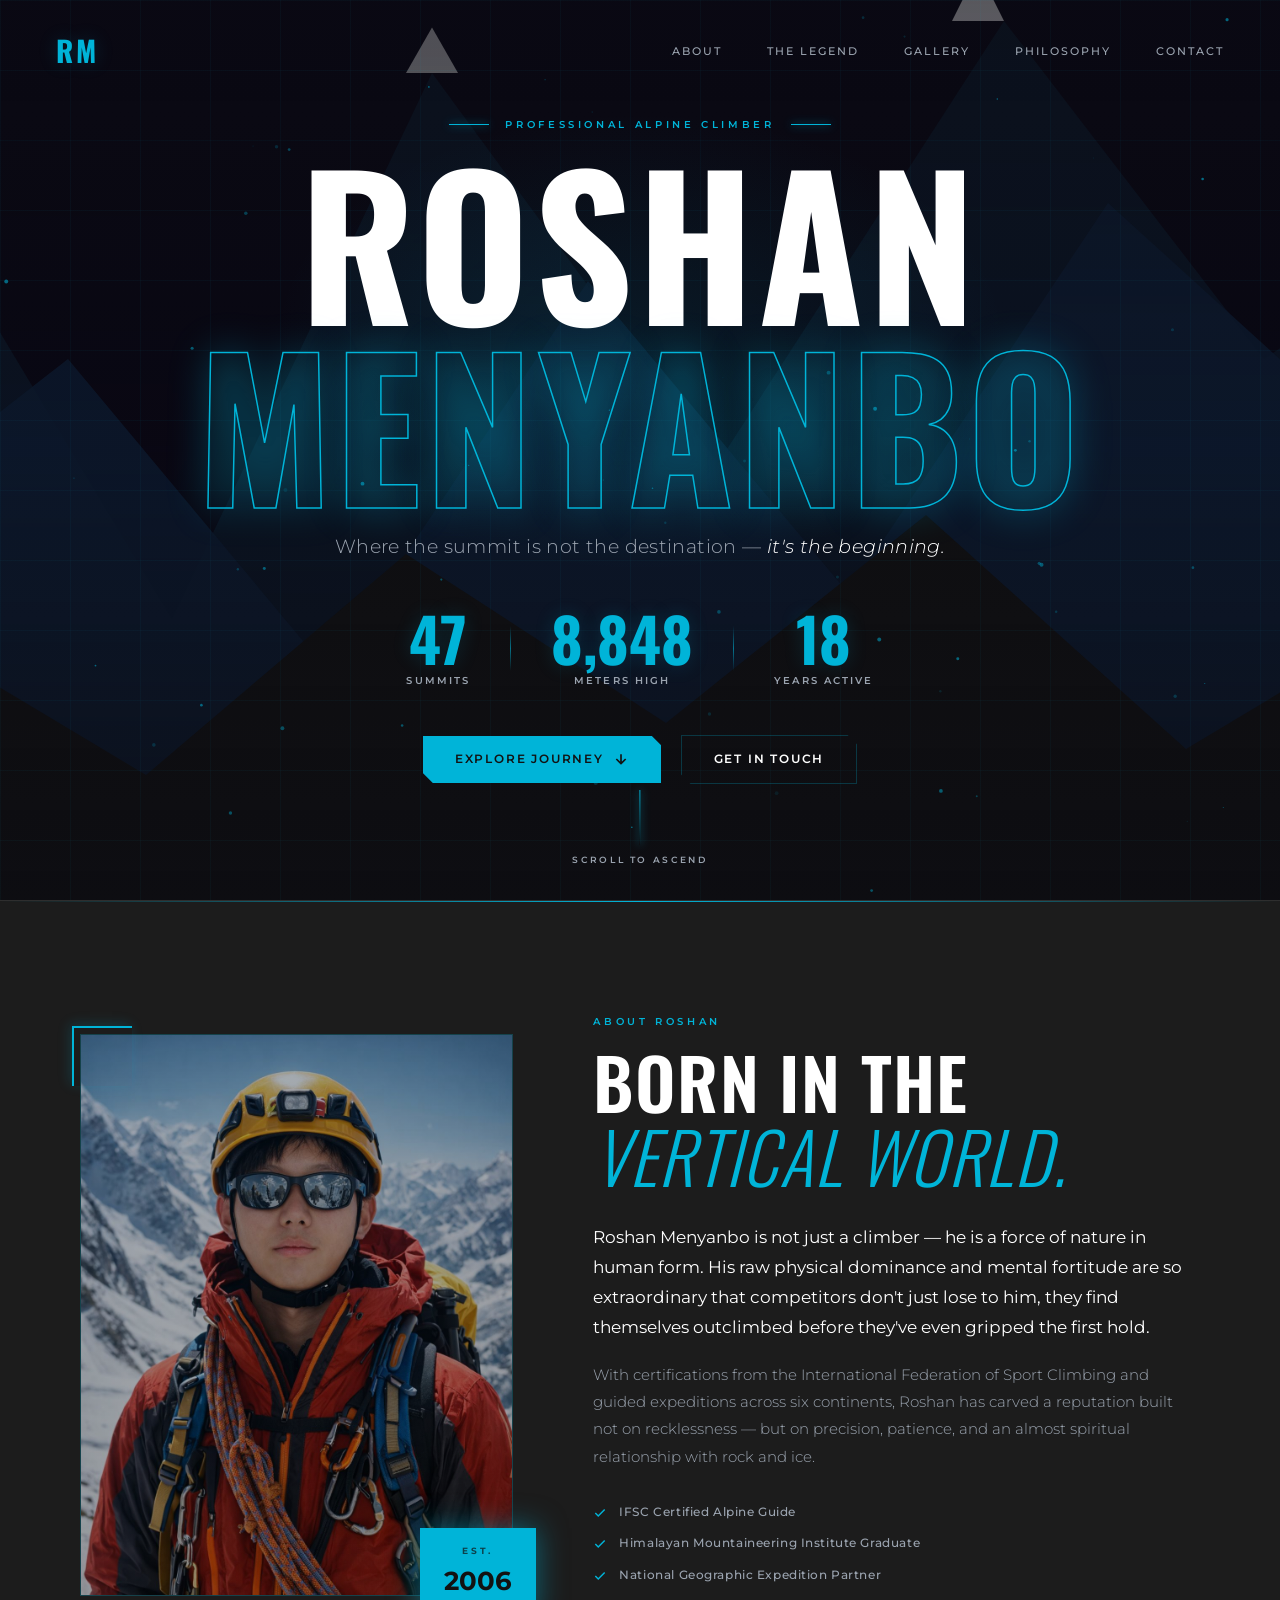
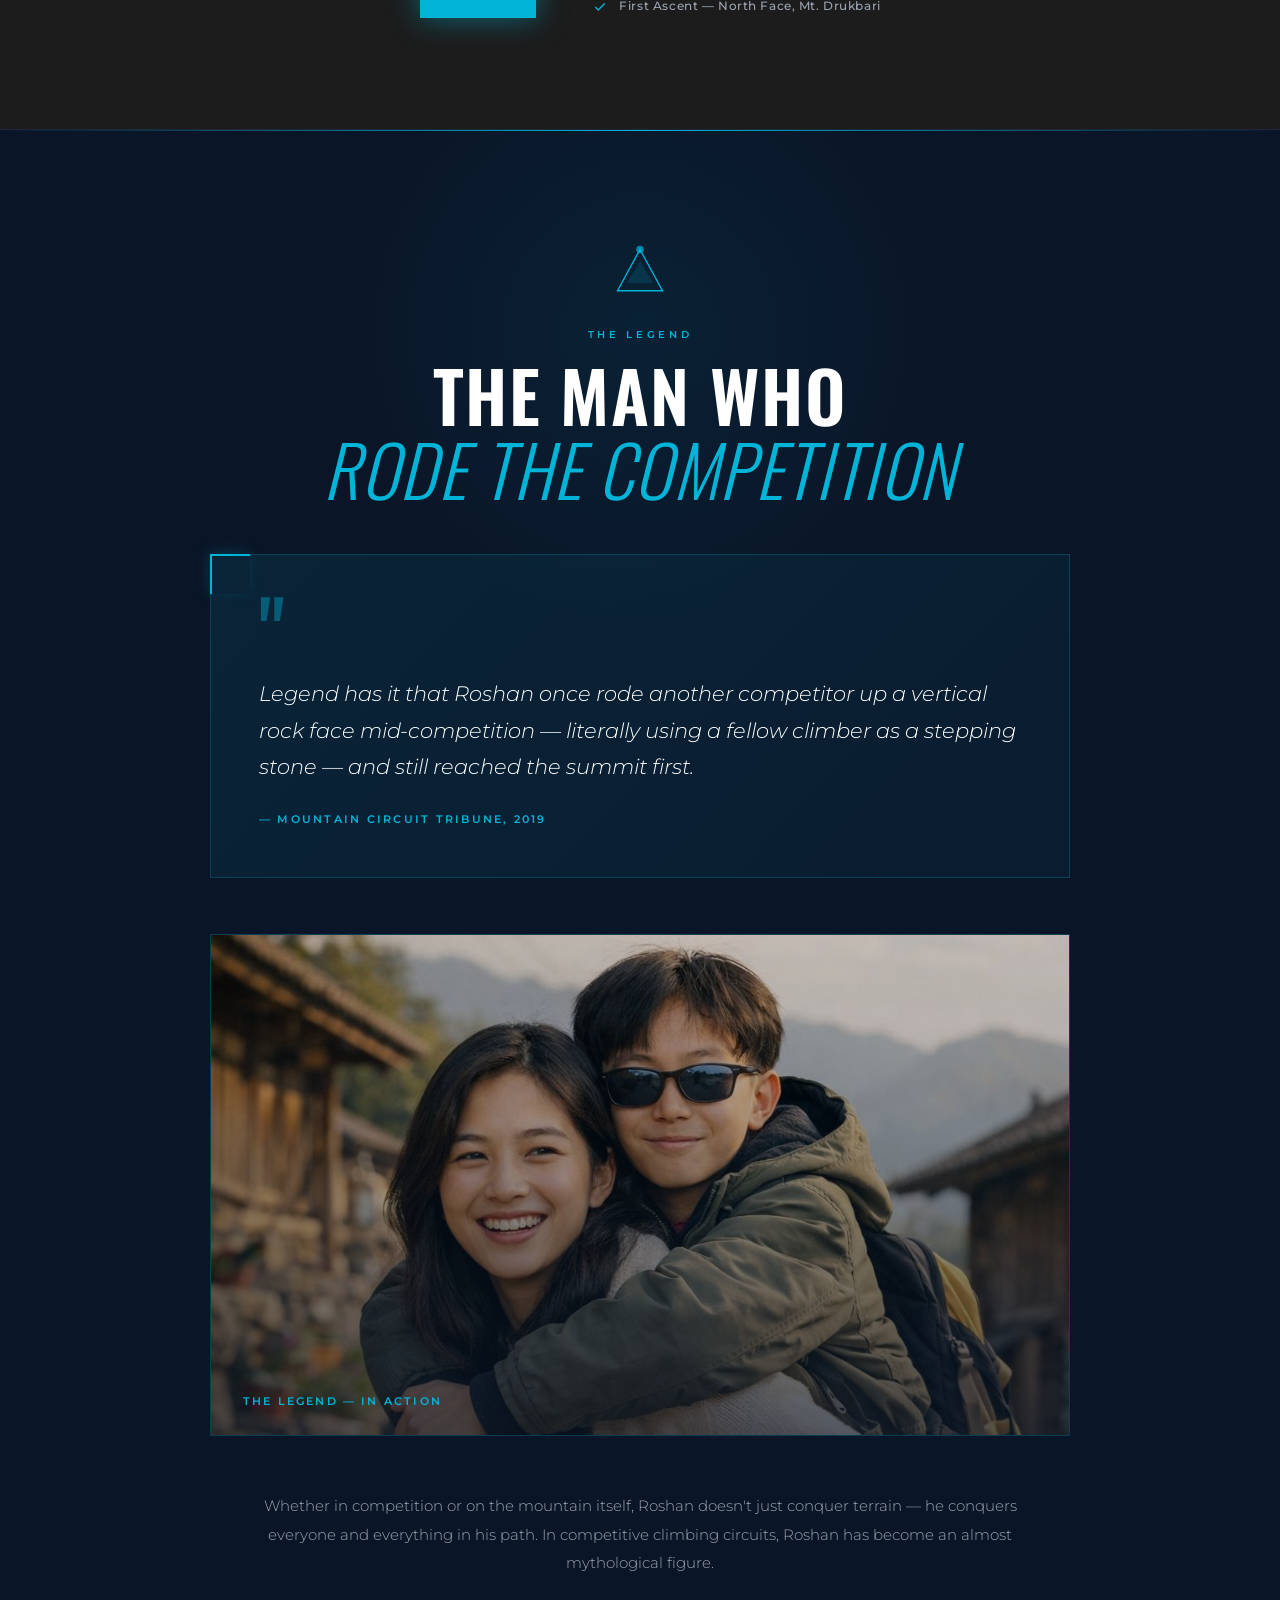
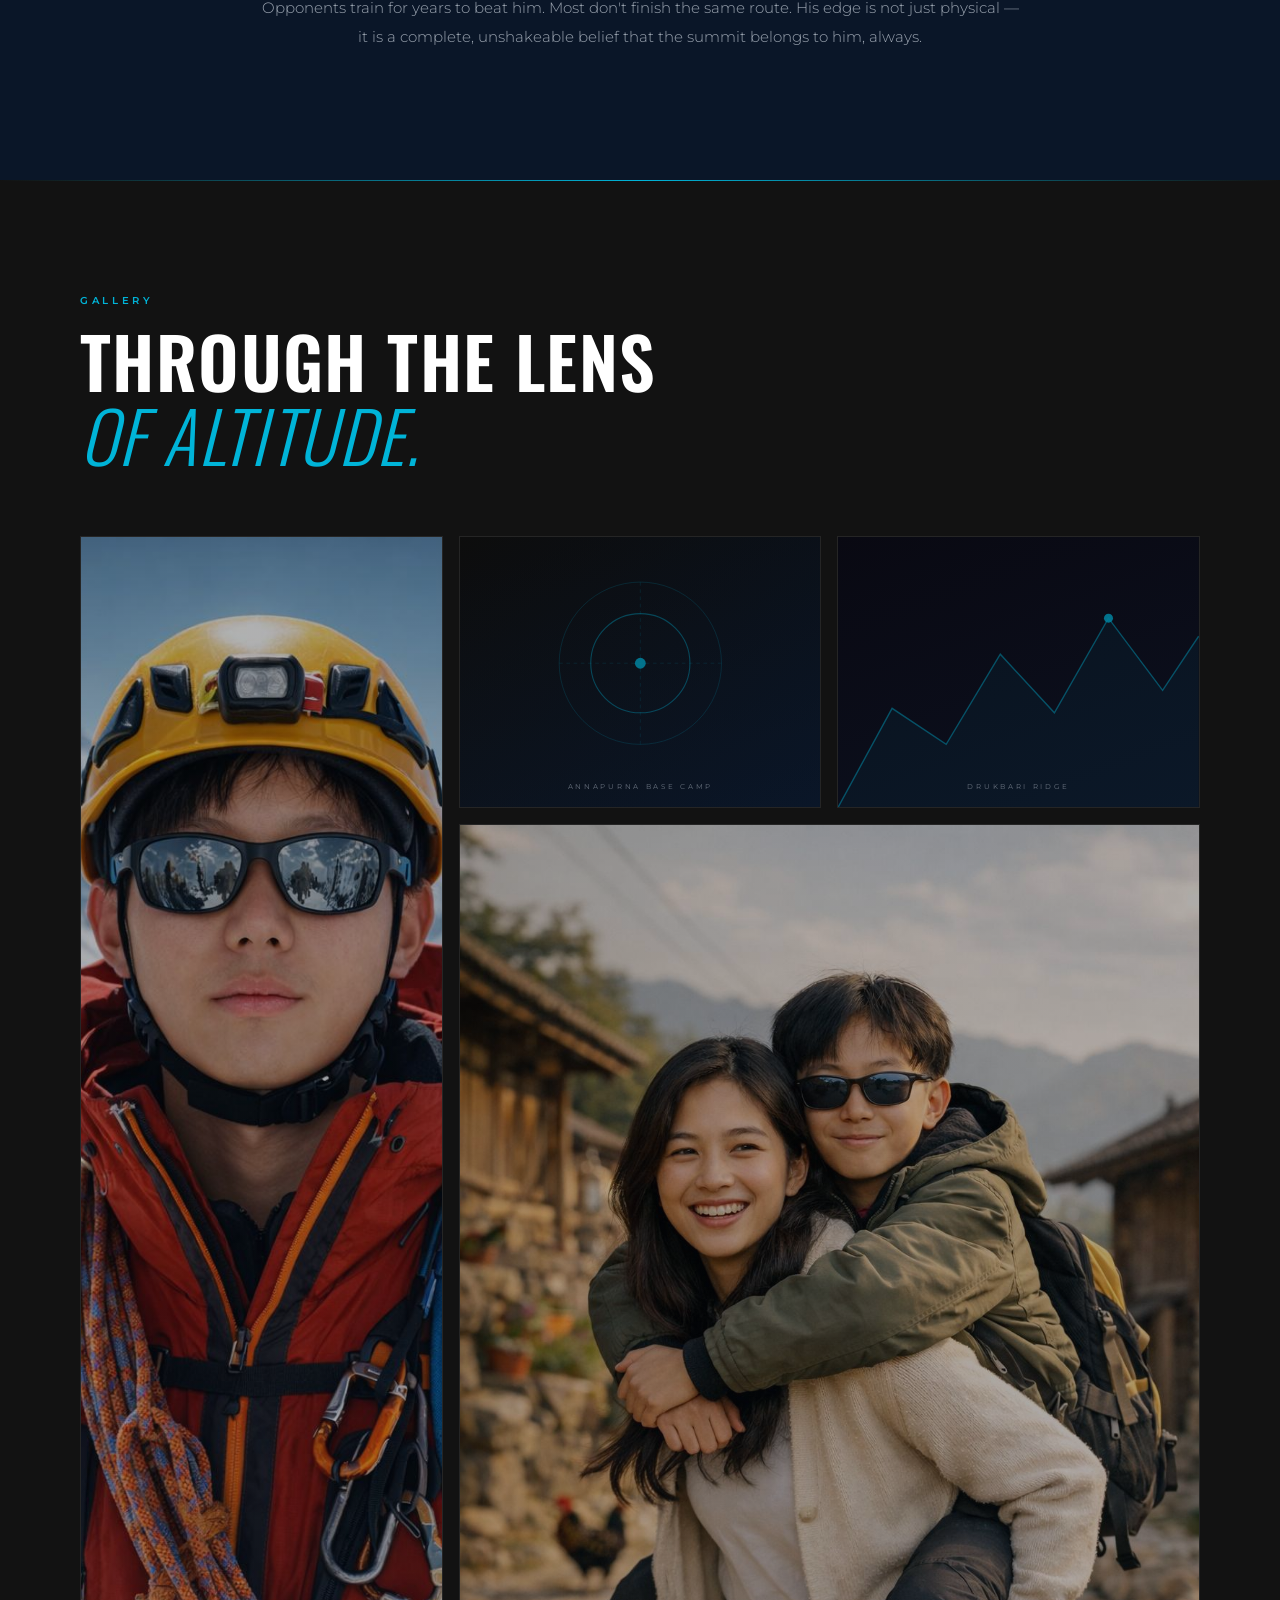
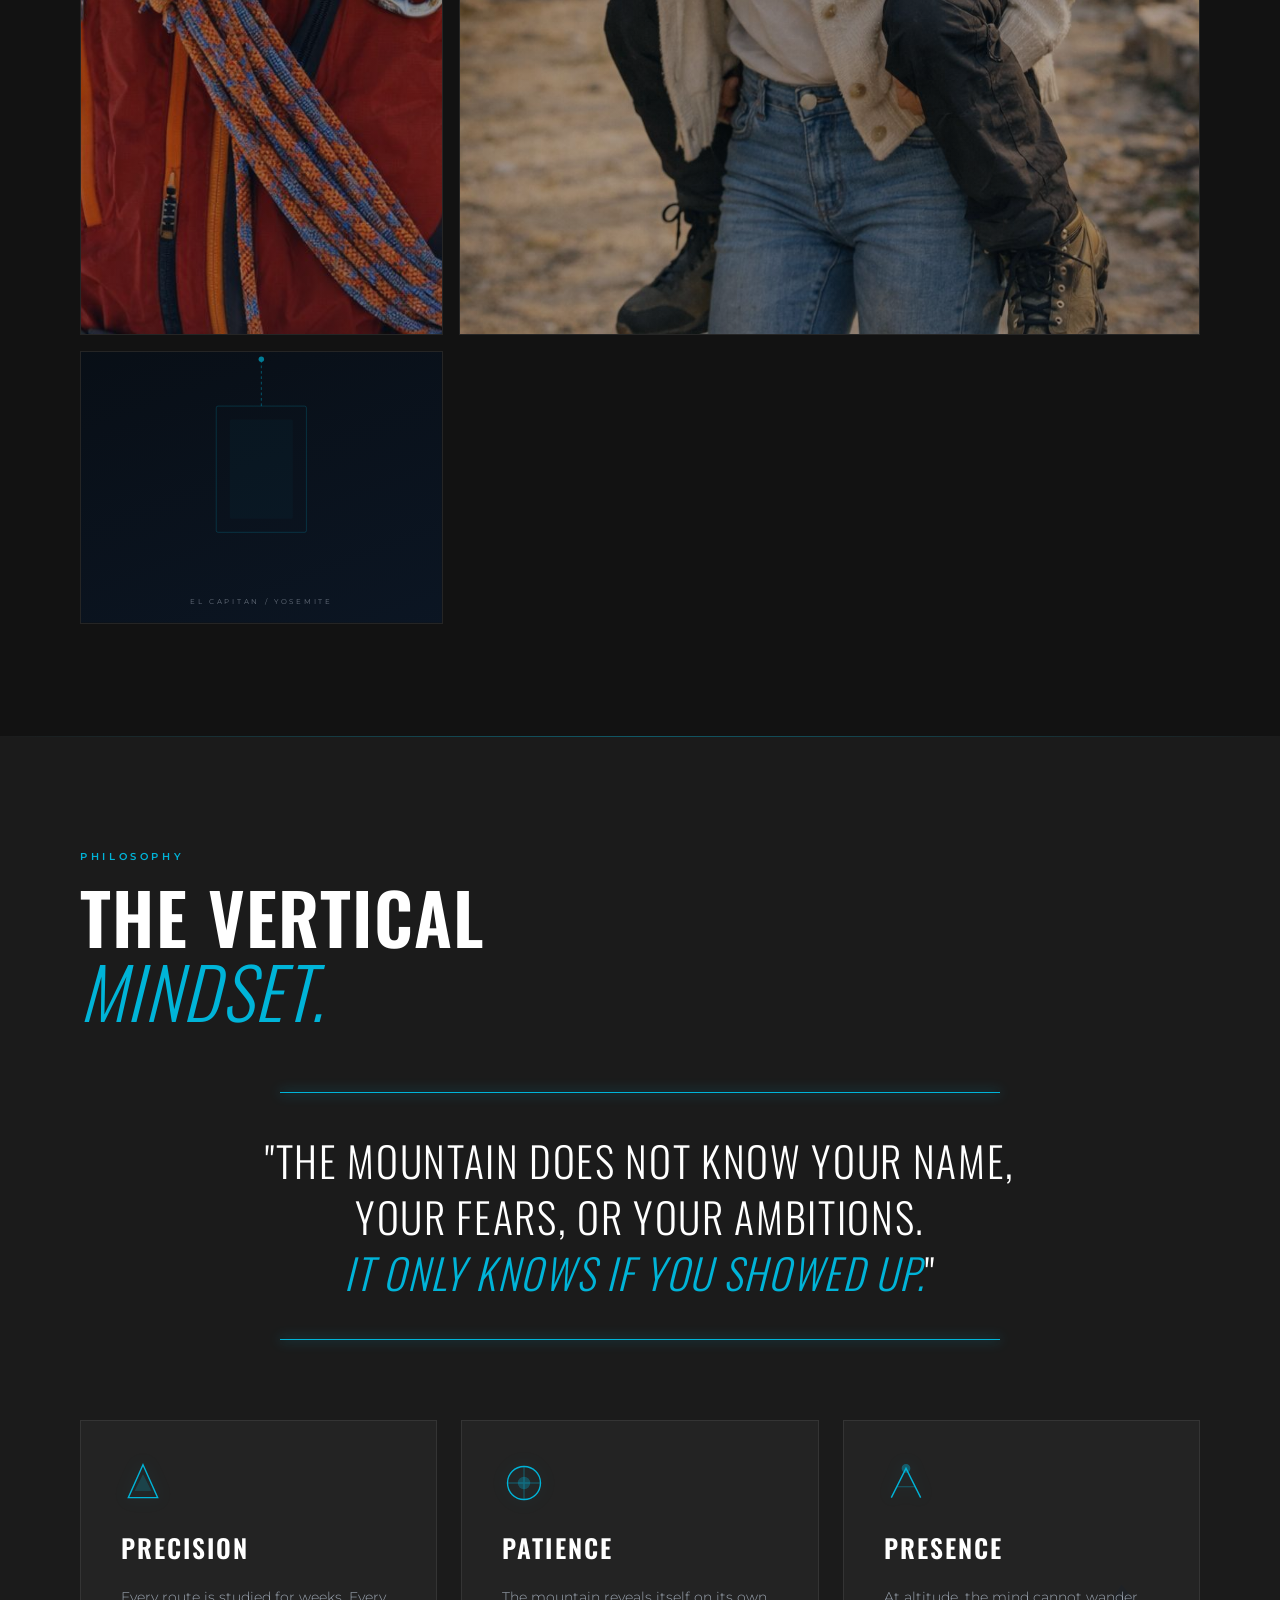
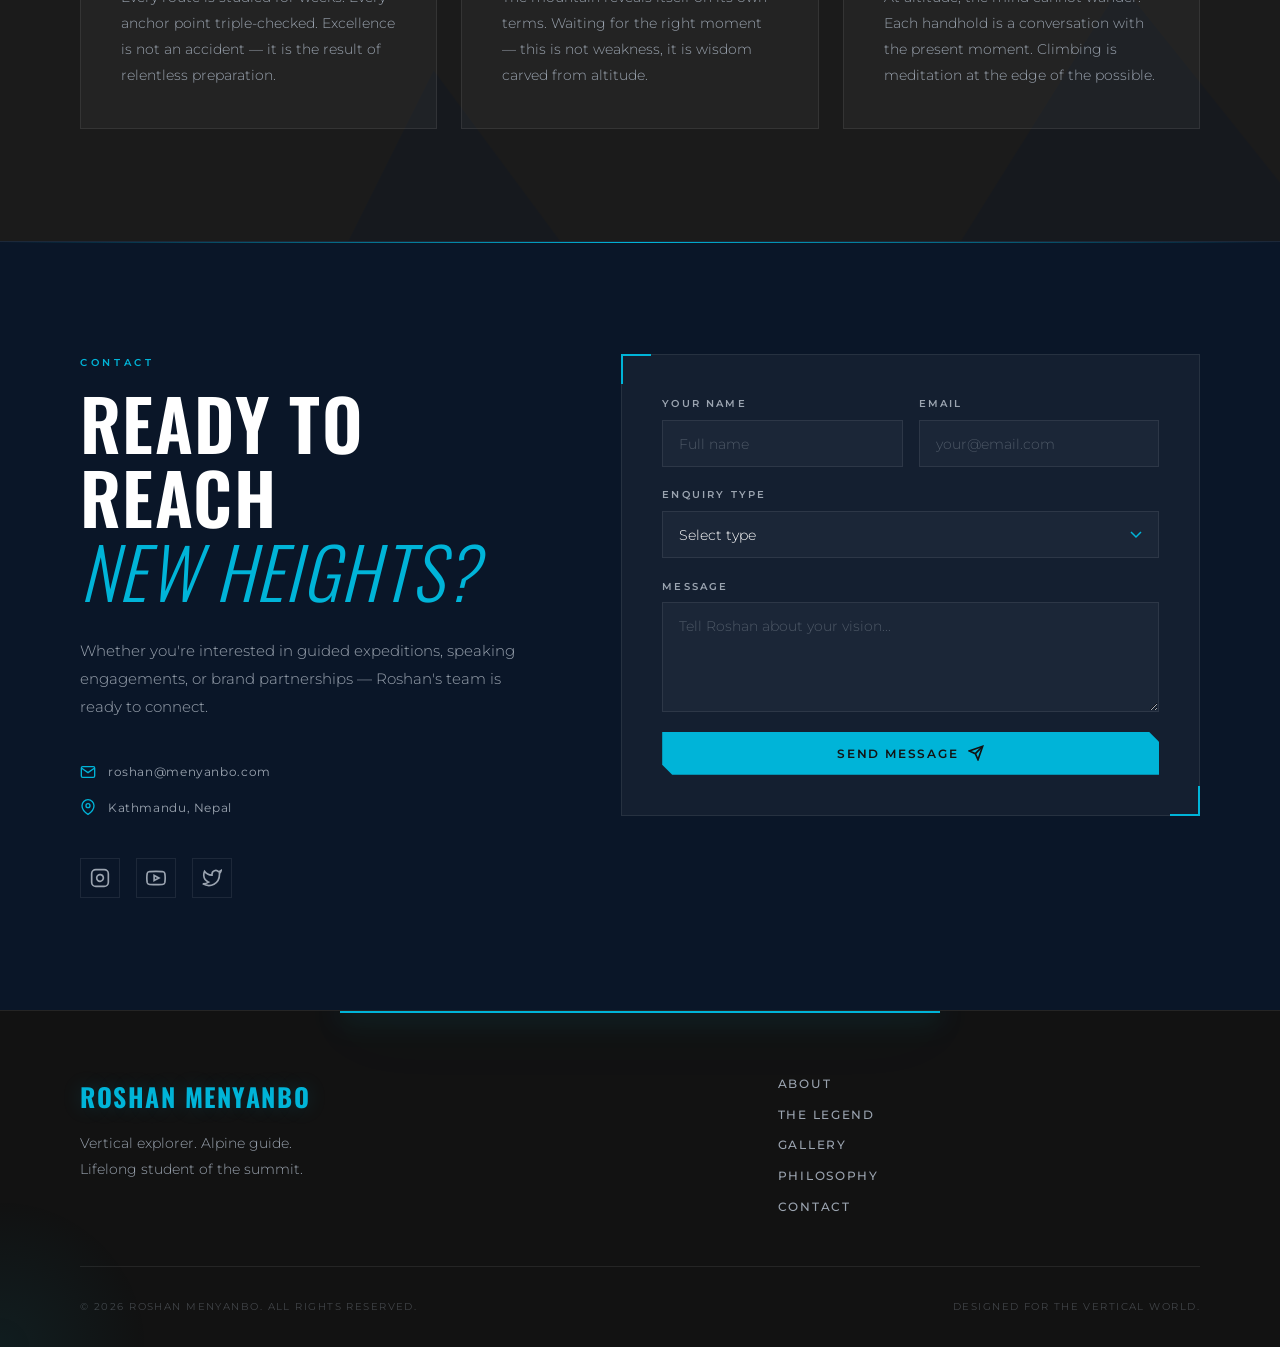
==== index.html @ eb9a38b7 "Add files via upload" ====
<!DOCTYPE html>
<html lang="en">
<head>
  <meta charset="UTF-8" />
  <meta name="viewport" content="width=device-width, initial-scale=1.0" />
  <title>Roshan Menyanbo — Deep Summit</title>
  <link rel="preconnect" href="https://fonts.googleapis.com" />
  <link rel="preconnect" href="https://fonts.gstatic.com" crossorigin />
  <link href="https://fonts.googleapis.com/css2?family=Oswald:wght@300;400;500;600;700&family=Montserrat:ital,wght@0,300;0,400;0,500;0,600;1,300;1,400&display=swap" rel="stylesheet" />
  <link rel="stylesheet" href="style.css" />
</head>
<body>

  <!-- ========== NAV ========== -->
  <nav class="nav" id="nav">
    <div class="nav__logo">RM</div>
    <ul class="nav__links">
      <li><a href="#about">About</a></li>
      <li><a href="#legend">The Legend</a></li>
      <li><a href="#gallery">Gallery</a></li>
      <li><a href="#philosophy">Philosophy</a></li>
      <li><a href="#contact">Contact</a></li>
    </ul>
    <button class="nav__hamburger" id="hamburger" aria-label="Open Menu">
      <span></span><span></span><span></span>
    </button>
  </nav>

  <!-- ========== MOBILE MENU ========== -->
  <div class="mobile-menu" id="mobileMenu">
    <button class="mobile-menu__close" id="mobileClose" aria-label="Close Menu">&#x2715;</button>
    <ul>
      <li><a href="#about"       class="mobile-link">About</a></li>
      <li><a href="#legend"      class="mobile-link">The Legend</a></li>
      <li><a href="#gallery"     class="mobile-link">Gallery</a></li>
      <li><a href="#philosophy"  class="mobile-link">Philosophy</a></li>
      <li><a href="#contact"     class="mobile-link">Contact</a></li>
    </ul>
    <p class="mobile-menu__tagline">Born in the vertical world.</p>
  </div>

  <!-- ========== HERO ========== -->
  <section class="hero" id="hero">
    <!-- Parallax mountain layers -->
    <div class="hero__parallax" id="parallaxBg">
      <div class="parallax-layer parallax-layer--far"  data-speed="0.15"></div>
      <div class="parallax-layer parallax-layer--mid"  data-speed="0.3"></div>
      <div class="parallax-layer parallax-layer--near" data-speed="0.45"></div>
    </div>

    <!-- Dark overlay on hero -->
    <div class="hero__overlay"></div>

    <!-- Particle canvas -->
    <canvas class="hero__canvas" id="heroCanvas"></canvas>

    <!-- Grid texture -->
    <div class="hero__grid"></div>

    <div class="hero__content">
      <div class="hero__eyebrow reveal-up">
        <span class="eyebrow__line"></span>
        <span class="eyebrow__text">Professional Alpine Climber</span>
        <span class="eyebrow__line"></span>
      </div>

      <h1 class="hero__name reveal-up" style="--delay:0.1s">
        <span class="name-line">ROSHAN</span>
        <span class="name-line name-line--outline">MENYANBO</span>
      </h1>

      <p class="hero__sub reveal-up" style="--delay:0.2s">
        Where the summit is not the destination —<em> it's the beginning.</em>
      </p>

      <!-- Stats -->
      <div class="hero__stats reveal-up" style="--delay:0.3s">
        <div class="stat-block">
          <span class="stat-block__num" data-target="47">0</span>
          <span class="stat-block__label">Summits</span>
        </div>
        <div class="stat-block__sep"></div>
        <div class="stat-block">
          <span class="stat-block__num" data-target="8848">0</span>
          <span class="stat-block__label">Meters High</span>
        </div>
        <div class="stat-block__sep"></div>
        <div class="stat-block">
          <span class="stat-block__num" data-target="18">0</span>
          <span class="stat-block__label">Years Active</span>
        </div>
      </div>

      <div class="hero__ctas reveal-up" style="--delay:0.4s">
        <a href="#about" class="btn btn--primary">
          <span>Explore Journey</span>
          <svg width="16" height="16" viewBox="0 0 24 24" fill="none" stroke="currentColor" stroke-width="2.5"><path d="M12 5v14M5 12l7 7 7-7"/></svg>
        </a>
        <a href="#contact" class="btn btn--ghost">Get In Touch</a>
      </div>
    </div>

    <div class="hero__scroll">
      <div class="scroll-track"></div>
      <span>Scroll to ascend</span>
    </div>
  </section>

  <!-- ========== ABOUT ========== -->
  <section class="about section" id="about">
    <div class="container">
      <div class="about__grid">

        <div class="about__img-wrap reveal-left">
          <div class="about__img-frame">
            <img src="roshan_climb.jpg" alt="Roshan Menyanbo in full alpine gear on a Himalayan face" />
            <div class="about__img-overlay"></div>
          </div>
          <div class="about__badge">
            <span>EST.</span>
            <strong>2006</strong>
          </div>
          <div class="about__img-accent"></div>
        </div>

        <div class="about__content reveal-right">
          <div class="section-eyebrow">About Roshan</div>
          <h2 class="section-heading">Born in the<br /><em>vertical world.</em></h2>

          <p class="about__lead">
            Roshan Menyanbo is not just a climber — he is a force of nature in human form. His raw physical dominance and mental fortitude are so extraordinary that competitors don't just lose to him, they find themselves outclimbed before they've even gripped the first hold.
          </p>
          <p class="about__body">
            With certifications from the International Federation of Sport Climbing and guided expeditions across six continents, Roshan has carved a reputation built not on recklessness — but on precision, patience, and an almost spiritual relationship with rock and ice.
          </p>

          <div class="credentials">
            <div class="credential">
              <svg width="14" height="14" viewBox="0 0 24 24" fill="none" stroke="currentColor" stroke-width="2.5"><polyline points="20 6 9 17 4 12"/></svg>
              IFSC Certified Alpine Guide
            </div>
            <div class="credential">
              <svg width="14" height="14" viewBox="0 0 24 24" fill="none" stroke="currentColor" stroke-width="2.5"><polyline points="20 6 9 17 4 12"/></svg>
              Himalayan Mountaineering Institute Graduate
            </div>
            <div class="credential">
              <svg width="14" height="14" viewBox="0 0 24 24" fill="none" stroke="currentColor" stroke-width="2.5"><polyline points="20 6 9 17 4 12"/></svg>
              National Geographic Expedition Partner
            </div>
            <div class="credential">
              <svg width="14" height="14" viewBox="0 0 24 24" fill="none" stroke="currentColor" stroke-width="2.5"><polyline points="20 6 9 17 4 12"/></svg>
              First Ascent — North Face, Mt. Drukbari
            </div>
          </div>
        </div>

      </div>
    </div>
  </section>

  <!-- ========== THE LEGEND ========== -->
  <section class="legend section" id="legend">
    <div class="legend__bg-accent"></div>
    <div class="container">
      <div class="legend__inner reveal-up">
        <div class="legend__icon">
          <svg viewBox="0 0 64 64" fill="none" xmlns="http://www.w3.org/2000/svg">
            <path d="M32 8 L56 52 L8 52 Z" stroke="#00B4D8" stroke-width="1.5" fill="none"/>
            <path d="M32 20 L46 44 L18 44 Z" fill="#00B4D8" opacity="0.15"/>
            <circle cx="32" cy="8" r="4" fill="#00B4D8" opacity="0.7"/>
          </svg>
        </div>
        <div class="section-eyebrow">The Legend</div>
        <h2 class="section-heading legend__heading">The Man Who<br /><em>Rode the Competition</em></h2>
      </div>

      <div class="legend__card reveal-up" style="--delay:0.1s">
        <div class="legend__quote-mark">"</div>
        <blockquote class="legend__quote">
          Legend has it that Roshan once rode another competitor up a vertical rock face mid-competition — literally using a fellow climber as a stepping stone — and still reached the summit first.
        </blockquote>
        <div class="legend__attr">— Mountain Circuit Tribune, 2019</div>
      </div>

      <div class="legend__photo-wrap reveal-up" style="--delay:0.15s">
        <div class="legend__photo-frame">
          <img src="roshan_piggyback.jpg" alt="Roshan demonstrating his legendary competitor-riding move" />
          <div class="legend__photo-overlay"></div>
          <div class="legend__photo-label">
            <span>The Legend — In Action</span>
          </div>
        </div>
      </div>

      <div class="legend__body reveal-up" style="--delay:0.2s">
        <p>
          Whether in competition or on the mountain itself, Roshan doesn't just conquer terrain — he conquers everyone and everything in his path. In competitive climbing circuits, Roshan has become an almost mythological figure.
        </p>
        <p>
          Opponents train for years to beat him. Most don't finish the same route. His edge is not just physical — it is a complete, unshakeable belief that the summit belongs to him, always.
        </p>
      </div>
    </div>
  </section>

  <!-- ========== GALLERY ========== -->
  <section class="gallery section" id="gallery">
    <div class="container">
      <div class="section-header reveal-up">
        <div class="section-eyebrow">Gallery</div>
        <h2 class="section-heading">Through the lens<br /><em>of altitude.</em></h2>
      </div>

      <div class="gallery__grid">
        <div class="gallery__item gallery__item--tall reveal-up" style="--delay:0s">
          <div class="gallery__inner">
            <img src="roshan_climb.jpg" alt="Roshan in full alpine gear against Himalayan backdrop" />
            <div class="gallery__film-overlay"></div>
            <div class="gallery__caption">
              <span class="gallery__caption-title">High Altitude</span>
              <span class="gallery__caption-sub">Himalayan Expedition</span>
            </div>
          </div>
        </div>

        <div class="gallery__item reveal-up" style="--delay:0.08s">
          <div class="gallery__inner">
            <svg viewBox="0 0 400 300" xmlns="http://www.w3.org/2000/svg" preserveAspectRatio="xMidYMid slice">
              <defs><linearGradient id="ga2" x1="0%" y1="0%" x2="100%" y2="100%"><stop offset="0%" style="stop-color:#121212"/><stop offset="100%" style="stop-color:#0a1628"/></linearGradient></defs>
              <rect width="400" height="300" fill="url(#ga2)"/>
              <circle cx="200" cy="140" r="90" fill="none" stroke="#00B4D8" stroke-width="0.8" opacity="0.3"/>
              <circle cx="200" cy="140" r="55" fill="none" stroke="#00B4D8" stroke-width="1.2" opacity="0.5"/>
              <circle cx="200" cy="140" r="6" fill="#00B4D8" opacity="0.9"/>
              <line x1="200" y1="50" x2="200" y2="230" stroke="#00B4D8" stroke-width="0.6" opacity="0.3" stroke-dasharray="4,4"/>
              <line x1="110" y1="140" x2="290" y2="140" stroke="#00B4D8" stroke-width="0.6" opacity="0.3" stroke-dasharray="4,4"/>
              <text x="200" y="280" text-anchor="middle" fill="#9BA4B0" font-family="Montserrat,sans-serif" font-size="8" letter-spacing="3">ANNAPURNA BASE CAMP</text>
            </svg>
            <div class="gallery__film-overlay"></div>
            <div class="gallery__caption">
              <span class="gallery__caption-title">Base Camp</span>
              <span class="gallery__caption-sub">Annapurna Circuit</span>
            </div>
          </div>
        </div>

        <div class="gallery__item reveal-up" style="--delay:0.12s">
          <div class="gallery__inner">
            <svg viewBox="0 0 400 300" xmlns="http://www.w3.org/2000/svg" preserveAspectRatio="xMidYMid slice">
              <rect width="400" height="300" fill="#0d0d1a"/>
              <polyline points="0,300 60,190 120,230 180,130 240,195 300,90 360,170 400,110 400,300" fill="#00B4D8" opacity="0.07"/>
              <polyline points="0,300 60,190 120,230 180,130 240,195 300,90 360,170 400,110" stroke="#00B4D8" stroke-width="1.5" fill="none" opacity="0.6"/>
              <circle cx="300" cy="90" r="5" fill="#00B4D8" opacity="0.9"/>
              <text x="200" y="280" text-anchor="middle" fill="#9BA4B0" font-family="Montserrat,sans-serif" font-size="8" letter-spacing="3">DRUKBARI RIDGE</text>
            </svg>
            <div class="gallery__film-overlay"></div>
            <div class="gallery__caption">
              <span class="gallery__caption-title">Drukbari Ridge</span>
              <span class="gallery__caption-sub">First Ascent — 2009</span>
            </div>
          </div>
        </div>

        <div class="gallery__item gallery__item--wide reveal-up" style="--delay:0.16s">
          <div class="gallery__inner">
            <img src="roshan_piggyback.jpg" alt="Roshan and companion in mountain village" />
            <div class="gallery__film-overlay"></div>
            <div class="gallery__caption">
              <span class="gallery__caption-title">The Legend — In Action</span>
              <span class="gallery__caption-sub">Mountain Village, 2019</span>
            </div>
          </div>
        </div>

        <div class="gallery__item reveal-up" style="--delay:0.2s">
          <div class="gallery__inner">
            <svg viewBox="0 0 400 300" xmlns="http://www.w3.org/2000/svg" preserveAspectRatio="xMidYMid slice">
              <rect width="400" height="300" fill="#0c1520"/>
              <rect x="150" y="60" width="100" height="140" rx="2" fill="none" stroke="#00B4D8" stroke-width="0.8" opacity="0.4"/>
              <rect x="165" y="75" width="70" height="110" rx="2" fill="#00B4D8" opacity="0.05"/>
              <line x1="200" y1="60" x2="200" y2="10" stroke="#00B4D8" stroke-width="1" opacity="0.7" stroke-dasharray="3,3"/>
              <circle cx="200" cy="8" r="3" fill="#00B4D8"/>
              <text x="200" y="280" text-anchor="middle" fill="#9BA4B0" font-family="Montserrat,sans-serif" font-size="8" letter-spacing="3">EL CAPITAN / YOSEMITE</text>
            </svg>
            <div class="gallery__film-overlay"></div>
            <div class="gallery__caption">
              <span class="gallery__caption-title">El Capitan</span>
              <span class="gallery__caption-sub">Free Solo — 2016</span>
            </div>
          </div>
        </div>
      </div>
    </div>
  </section>

  <!-- ========== PHILOSOPHY ========== -->
  <section class="philosophy section" id="philosophy">
    <div class="philosophy__parallax-bg" id="philoBg"></div>
    <div class="philosophy__overlay"></div>
    <div class="container">
      <div class="section-header reveal-up">
        <div class="section-eyebrow">Philosophy</div>
        <h2 class="section-heading">The Vertical<br /><em>Mindset.</em></h2>
      </div>

      <blockquote class="philosophy__quote reveal-up" style="--delay:0.1s">
        "The mountain does not know your name, your fears, or your ambitions.<br />
        <em>It only knows if you showed up.</em>"
      </blockquote>

      <div class="pillars">
        <div class="pillar reveal-up" style="--delay:0s">
          <div class="pillar__icon">
            <svg viewBox="0 0 48 48" fill="none" stroke="currentColor" stroke-width="1.5"><path d="M24 4 L40 40 L8 40 Z"/><path d="M24 16 L32 32 L16 32 Z" fill="currentColor" opacity="0.2"/></svg>
          </div>
          <h3 class="pillar__title">Precision</h3>
          <p class="pillar__body">Every route is studied for weeks. Every anchor point triple-checked. Excellence is not an accident — it is the result of relentless preparation.</p>
        </div>
        <div class="pillar reveal-up" style="--delay:0.1s">
          <div class="pillar__icon">
            <svg viewBox="0 0 48 48" fill="none" stroke="currentColor" stroke-width="1.5"><circle cx="24" cy="24" r="18"/><path d="M24 6 L24 42M6 24 L42 24" opacity="0.3"/><circle cx="24" cy="24" r="6" fill="currentColor" opacity="0.3"/></svg>
          </div>
          <h3 class="pillar__title">Patience</h3>
          <p class="pillar__body">The mountain reveals itself on its own terms. Waiting for the right moment — this is not weakness, it is wisdom carved from altitude.</p>
        </div>
        <div class="pillar reveal-up" style="--delay:0.2s">
          <div class="pillar__icon">
            <svg viewBox="0 0 48 48" fill="none" stroke="currentColor" stroke-width="1.5"><path d="M8 40 L24 8 L40 40"/><path d="M14 28 L34 28" opacity="0.3"/><circle cx="24" cy="8" r="4" fill="currentColor" opacity="0.4"/></svg>
          </div>
          <h3 class="pillar__title">Presence</h3>
          <p class="pillar__body">At altitude, the mind cannot wander. Each handhold is a conversation with the present moment. Climbing is meditation at the edge of the possible.</p>
        </div>
      </div>
    </div>
  </section>

  <!-- ========== CONTACT ========== -->
  <section class="contact section" id="contact">
    <div class="container">
      <div class="contact__grid">
        <div class="contact__left reveal-left">
          <div class="section-eyebrow">Contact</div>
          <h2 class="section-heading">Ready to reach<br /><em>new heights?</em></h2>
          <p class="contact__intro">Whether you're interested in guided expeditions, speaking engagements, or brand partnerships — Roshan's team is ready to connect.</p>

          <div class="contact__info-list">
            <div class="contact__info-item">
              <svg width="16" height="16" viewBox="0 0 24 24" fill="none" stroke="currentColor" stroke-width="2"><path d="M4 4h16c1.1 0 2 .9 2 2v12c0 1.1-.9 2-2 2H4c-1.1 0-2-.9-2-2V6c0-1.1.9-2 2-2z"/><polyline points="22,6 12,13 2,6"/></svg>
              roshan@menyanbo.com
            </div>
            <div class="contact__info-item">
              <svg width="16" height="16" viewBox="0 0 24 24" fill="none" stroke="currentColor" stroke-width="2"><path d="M21 10c0 7-9 13-9 13s-9-6-9-13a9 9 0 0 1 18 0z"/><circle cx="12" cy="10" r="3"/></svg>
              Kathmandu, Nepal
            </div>
          </div>

          <div class="contact__social">
            <a href="#" aria-label="Instagram">
              <svg width="20" height="20" viewBox="0 0 24 24" fill="none" stroke="currentColor" stroke-width="2"><rect x="2" y="2" width="20" height="20" rx="5"/><path d="M16 11.37A4 4 0 1 1 12.63 8 4 4 0 0 1 16 11.37z"/><line x1="17.5" y1="6.5" x2="17.51" y2="6.5"/></svg>
            </a>
            <a href="#" aria-label="YouTube">
              <svg width="20" height="20" viewBox="0 0 24 24" fill="none" stroke="currentColor" stroke-width="2"><path d="M22.54 6.42a2.78 2.78 0 0 0-1.95-1.96C18.88 4 12 4 12 4s-6.88 0-8.59.46A2.78 2.78 0 0 0 1.46 6.42 29 29 0 0 0 1 12a29 29 0 0 0 .46 5.58 2.78 2.78 0 0 0 1.95 1.96C5.12 20 12 20 12 20s6.88 0 8.59-.46a2.78 2.78 0 0 0 1.95-1.96A29 29 0 0 0 23 12a29 29 0 0 0-.46-5.58z"/><polygon points="9.75 15.02 15.5 12 9.75 8.98 9.75 15.02"/></svg>
            </a>
            <a href="#" aria-label="Twitter">
              <svg width="20" height="20" viewBox="0 0 24 24" fill="none" stroke="currentColor" stroke-width="2"><path d="M23 3a10.9 10.9 0 0 1-3.14 1.53 4.48 4.48 0 0 0-7.86 3v1A10.66 10.66 0 0 1 3 4s-4 9 5 13a11.64 11.64 0 0 1-7 2c9 5 20 0 20-11.5a4.5 4.5 0 0 0-.08-.83A7.72 7.72 0 0 0 23 3z"/></svg>
            </a>
          </div>
        </div>

        <div class="contact__right reveal-right">
          <div class="contact__form" id="contactForm">
            <div class="form-row">
              <div class="form-group">
                <label>Your Name</label>
                <input type="text" placeholder="Full name" />
              </div>
              <div class="form-group">
                <label>Email</label>
                <input type="email" placeholder="your@email.com" />
              </div>
            </div>
            <div class="form-group">
              <label>Enquiry Type</label>
              <select>
                <option value="">Select type</option>
                <option>Guided Expedition</option>
                <option>Speaking / Workshop</option>
                <option>Brand Partnership</option>
                <option>Media / Press</option>
                <option>Other</option>
              </select>
            </div>
            <div class="form-group">
              <label>Message</label>
              <textarea placeholder="Tell Roshan about your vision..."></textarea>
            </div>
            <button class="btn btn--primary btn--full" id="submitBtn">
              <span>Send Message</span>
              <svg width="16" height="16" viewBox="0 0 24 24" fill="none" stroke="currentColor" stroke-width="2.5"><line x1="22" y1="2" x2="11" y2="13"/><polygon points="22 2 15 22 11 13 2 9 22 2"/></svg>
            </button>
          </div>
        </div>
      </div>
    </div>
  </section>

  <!-- ========== FOOTER ========== -->
  <footer class="footer">
    <div class="footer__glow"></div>
    <div class="container">
      <div class="footer__top">
        <div class="footer__brand">
          <div class="footer__logo">ROSHAN MENYANBO</div>
          <p>Vertical explorer. Alpine guide.<br />Lifelong student of the summit.</p>
        </div>
        <nav class="footer__nav">
          <a href="#about">About</a>
          <a href="#legend">The Legend</a>
          <a href="#gallery">Gallery</a>
          <a href="#philosophy">Philosophy</a>
          <a href="#contact">Contact</a>
        </nav>
      </div>
      <div class="footer__bottom">
        <span>© 2026 Roshan Menyanbo. All rights reserved.</span>
        <span class="footer__tagline">Designed for the vertical world.</span>
      </div>
    </div>
  </footer>

  <script src="script.js"></script>
</body>
</html>
---- style.css ----
/* ================================================================
   ROSHAN MENYANBO — Deep Summit Style Guide
   #121212 obsidian | #FFFFFF white | #00B4D8 ice blue | #9BA4B0 gray
   Fonts: Oswald (headings) | Montserrat (body)
   ================================================================ */

/* ---------- RESET & BASE ---------- */
*, *::before, *::after { box-sizing: border-box; margin: 0; padding: 0; }

:root {
  --obsidian:     #121212;
  --charcoal:     #1c1c1c;
  --navy-deep:    #0a1628;
  --navy-mid:     #0d1f38;
  --white:        #FFFFFF;
  --ice:          #00B4D8;
  --ice-dim:      rgba(0, 180, 216, 0.6);
  --ice-glow:     rgba(0, 180, 216, 0.18);
  --ice-border:   rgba(0, 180, 216, 0.25);
  --gray:         #9BA4B0;
  --gray-dim:     rgba(155, 164, 176, 0.4);

  --surface-1:    rgba(255,255,255,0.04);
  --surface-2:    rgba(255,255,255,0.07);
  --border-line:  rgba(255,255,255,0.08);

  --font-display: 'Oswald', sans-serif;
  --font-body:    'Montserrat', sans-serif;

  --ease-out: cubic-bezier(0.16, 1, 0.3, 1);
  --ease-in-out: cubic-bezier(0.65, 0, 0.35, 1);
}

html { scroll-behavior: smooth; font-size: 16px; }

body {
  background: var(--obsidian);
  color: var(--white);
  font-family: var(--font-body);
  line-height: 1.7;
  overflow-x: hidden;
}

::-webkit-scrollbar { width: 3px; }
::-webkit-scrollbar-track { background: var(--obsidian); }
::-webkit-scrollbar-thumb { background: var(--ice); border-radius: 2px; }

/* ---------- REUSABLE ---------- */
.container {
  max-width: 1200px;
  margin: 0 auto;
  padding: 0 2.5rem;
}

.section { padding: 7rem 0; position: relative; }

.section-eyebrow {
  font-family: var(--font-body);
  font-size: 0.65rem;
  font-weight: 600;
  text-transform: uppercase;
  letter-spacing: 0.35em;
  color: var(--ice);
  margin-bottom: 0.9rem;
}

.section-heading {
  font-family: var(--font-display);
  font-size: clamp(2.6rem, 5.5vw, 4.5rem);
  font-weight: 600;
  line-height: 1.05;
  text-transform: uppercase;
  letter-spacing: 0.02em;
  color: var(--white);
  margin-bottom: 1.8rem;
}

.section-heading em {
  font-style: italic;
  color: var(--ice);
  font-weight: 300;
}

.section-header { margin-bottom: 4rem; }

/* ---------- BUTTONS ---------- */
.btn {
  display: inline-flex;
  align-items: center;
  gap: 0.6rem;
  padding: 0.85rem 2rem;
  font-family: var(--font-body);
  font-size: 0.75rem;
  font-weight: 600;
  text-transform: uppercase;
  letter-spacing: 0.15em;
  text-decoration: none;
  cursor: pointer;
  border: none;
  position: relative;
  overflow: hidden;
  transition: all 0.35s var(--ease-out);
}

/* Ice Blue primary */
.btn--primary {
  background: var(--ice);
  color: var(--obsidian);
  clip-path: polygon(0 0, calc(100% - 10px) 0, 100% 10px, 100% 100%, 10px 100%, 0 calc(100% - 10px));
}

.btn--primary::before {
  content: '';
  position: absolute; inset: 0;
  background: rgba(255,255,255,0.15);
  transform: translateX(-110%) skewX(-20deg);
  transition: transform 0.5s var(--ease-out);
}

.btn--primary:hover {
  box-shadow: 0 0 28px rgba(0,180,216,0.55), 0 0 60px rgba(0,180,216,0.2);
  transform: translateY(-2px);
}

.btn--primary:hover::before { transform: translateX(110%) skewX(-20deg); }

/* Ghost / border trace */
.btn--ghost {
  background: transparent;
  color: var(--white);
  border: 1px solid var(--ice-border);
  clip-path: polygon(0 0, calc(100% - 10px) 0, 100% 10px, 100% 100%, 10px 100%, 0 calc(100% - 10px));
}

.btn--ghost::after {
  content: '';
  position: absolute;
  inset: 0;
  border: 1px solid var(--ice);
  clip-path: polygon(0 0, calc(100% - 10px) 0, 100% 10px, 100% 100%, 10px 100%, 0 calc(100% - 10px));
  opacity: 0;
  transition: opacity 0.3s ease;
}

.btn--ghost:hover {
  color: var(--ice);
  box-shadow: 0 0 20px var(--ice-glow);
}
.btn--ghost:hover::after { opacity: 1; }

.btn--full { width: 100%; justify-content: center; }

/* ================================================================
   NAV
   ================================================================ */
.nav {
  position: fixed; top: 0; left: 0; right: 0;
  z-index: 1000;
  display: flex; align-items: center; justify-content: space-between;
  padding: 1.6rem 3.5rem;
  transition: all 0.4s var(--ease-out);
}

.nav.scrolled {
  background: rgba(12, 12, 12, 0.88);
  backdrop-filter: blur(16px);
  padding: 1rem 3.5rem;
  border-bottom: 1px solid var(--border-line);
}

.nav__logo {
  font-family: var(--font-display);
  font-size: 1.8rem;
  font-weight: 700;
  letter-spacing: 0.12em;
  color: var(--ice);
  cursor: pointer;
  text-shadow: 0 0 20px var(--ice-glow);
}

.nav__links {
  display: flex; list-style: none; gap: 2.8rem;
}

.nav__links a {
  font-family: var(--font-body);
  font-size: 0.7rem;
  font-weight: 500;
  text-transform: uppercase;
  letter-spacing: 0.18em;
  color: var(--gray);
  text-decoration: none;
  position: relative;
  transition: color 0.25s ease;
}

.nav__links a::after {
  content: '';
  position: absolute; bottom: -5px; left: 0;
  width: 0; height: 1px;
  background: var(--ice);
  transition: width 0.3s var(--ease-out);
  box-shadow: 0 0 8px var(--ice);
}

.nav__links a:hover { color: var(--white); }
.nav__links a:hover::after { width: 100%; }

.nav__hamburger {
  display: none; flex-direction: column; gap: 5px;
  background: none; border: none; cursor: pointer; padding: 4px; z-index: 10;
}

.nav__hamburger span {
  display: block; width: 24px; height: 2px;
  background: var(--white);
  transition: all 0.3s ease;
}

/* ================================================================
   MOBILE MENU — Glassmorphism
   ================================================================ */
.mobile-menu {
  display: none;
  position: fixed; inset: 0; z-index: 999;
  background: rgba(10, 10, 18, 0.75);
  backdrop-filter: blur(24px) saturate(1.5);
  -webkit-backdrop-filter: blur(24px) saturate(1.5);
  flex-direction: column;
  align-items: center; justify-content: center;
  opacity: 0; pointer-events: none;
  transition: opacity 0.4s ease;
  border: 1px solid var(--border-line);
}

.mobile-menu.open { opacity: 1; pointer-events: all; }

.mobile-menu__close {
  position: absolute; top: 2rem; right: 2.5rem;
  background: none; border: none;
  color: var(--gray); font-size: 1.5rem;
  cursor: pointer; transition: color 0.2s ease;
}
.mobile-menu__close:hover { color: var(--ice); }

.mobile-menu ul { list-style: none; text-align: center; }

.mobile-menu ul li { margin: 1.2rem 0; opacity: 0; transform: translateY(20px); transition: all 0.4s ease; }
.mobile-menu.open ul li { opacity: 1; transform: translateY(0); }
.mobile-menu.open ul li:nth-child(1) { transition-delay: 0.05s; }
.mobile-menu.open ul li:nth-child(2) { transition-delay: 0.10s; }
.mobile-menu.open ul li:nth-child(3) { transition-delay: 0.15s; }
.mobile-menu.open ul li:nth-child(4) { transition-delay: 0.20s; }
.mobile-menu.open ul li:nth-child(5) { transition-delay: 0.25s; }

.mobile-menu a {
  font-family: var(--font-display);
  font-size: 3rem; font-weight: 600;
  text-transform: uppercase;
  color: var(--white);
  text-decoration: none;
  letter-spacing: 0.06em;
  transition: color 0.2s ease, text-shadow 0.2s ease;
}

.mobile-menu a:hover {
  color: var(--ice);
  text-shadow: 0 0 30px var(--ice-glow);
}

.mobile-menu__tagline {
  position: absolute; bottom: 3rem;
  font-family: var(--font-body);
  font-size: 0.7rem;
  text-transform: uppercase;
  letter-spacing: 0.3em;
  color: var(--gray-dim);
}

/* ================================================================
   HERO
   ================================================================ */
.hero {
  position: relative;
  height: 100vh; min-height: 720px;
  display: flex; align-items: center; justify-content: center;
  overflow: hidden;
  background: var(--obsidian);
}

/* Parallax mountain layers */
.hero__parallax {
  position: absolute; inset: 0; z-index: 0;
}

.parallax-layer {
  position: absolute; inset: -15% 0 -15%;
  background-size: cover;
  background-position: center bottom;
  background-repeat: no-repeat;
  will-change: transform;
}

.parallax-layer--far {
  background-image: url("data:image/svg+xml,%3Csvg xmlns='http://www.w3.org/2000/svg' viewBox='0 0 1440 900' preserveAspectRatio='xMidYMid slice'%3E%3Crect width='1440' height='900' fill='%23080614'/%3E%3Cpolygon points='0,900 180,280 360,580 560,160 780,460 1000,120 1200,380 1440,220 1440,900' fill='%230a1628'/%3E%3C/svg%3E");
}

.parallax-layer--mid {
  background-image: url("data:image/svg+xml,%3Csvg xmlns='http://www.w3.org/2000/svg' viewBox='0 0 1440 900' preserveAspectRatio='xMidYMid slice'%3E%3Cpolygon points='0,900 100,520 280,380 480,620 680,320 880,560 1080,260 1300,460 1440,360 1440,900' fill='%230d1f38' opacity='0.9'/%3E%3Cpolygon points='540,160 560,125 580,160' fill='%23ffffff' opacity='0.6'/%3E%3Cpolygon points='960,120 980,80 1000,120' fill='%23ffffff' opacity='0.7'/%3E%3C/svg%3E");
}

.parallax-layer--near {
  background-image: url("data:image/svg+xml,%3Csvg xmlns='http://www.w3.org/2000/svg' viewBox='0 0 1440 900' preserveAspectRatio='xMidYMid slice'%3E%3Cpolygon points='0,900 0,680 140,580 340,700 540,530 740,660 940,500 1140,680 1340,560 1440,630 1440,900' fill='%23121212'/%3E%3C/svg%3E");
}

/* Dark overlay */
.hero__overlay {
  position: absolute; inset: 0; z-index: 1;
  background: linear-gradient(
    180deg,
    rgba(12,12,18,0.55) 0%,
    rgba(12,12,18,0.35) 50%,
    rgba(12,12,18,0.75) 100%
  );
}

/* Canvas */
.hero__canvas {
  position: absolute; inset: 0; z-index: 2;
  pointer-events: none;
}

/* Grid overlay */
.hero__grid {
  position: absolute; inset: 0; z-index: 3;
  background-image:
    linear-gradient(rgba(0,180,216,0.04) 1px, transparent 1px),
    linear-gradient(90deg, rgba(0,180,216,0.04) 1px, transparent 1px);
  background-size: 70px 70px;
}

/* Hero radial glow */
.hero::after {
  content: '';
  position: absolute; top: 38%; left: 50%;
  transform: translate(-50%, -50%);
  width: 800px; height: 500px;
  background: radial-gradient(ellipse, rgba(0,180,216,0.1) 0%, transparent 65%);
  z-index: 3; pointer-events: none;
}

.hero__content {
  position: relative; z-index: 5;
  text-align: center;
  padding: 0 2rem;
}

.hero__eyebrow {
  display: flex; align-items: center; justify-content: center;
  gap: 1rem; margin-bottom: 1.2rem;
}

.eyebrow__line {
  display: block; width: 40px; height: 1px;
  background: var(--ice);
  box-shadow: 0 0 8px var(--ice);
}

.eyebrow__text {
  font-family: var(--font-body);
  font-size: 0.65rem; font-weight: 600;
  text-transform: uppercase; letter-spacing: 0.35em;
  color: var(--ice);
}

.hero__name {
  font-family: var(--font-display);
  font-size: clamp(5.5rem, 15vw, 14rem);
  font-weight: 700;
  line-height: 0.9;
  text-transform: uppercase;
  letter-spacing: 0.02em;
  display: flex; flex-direction: column;
  gap: 0.05em;
}

.name-line { display: block; color: var(--white); }

.name-line--outline {
  color: transparent;
  -webkit-text-stroke: 1.5px var(--ice);
  text-shadow: 0 0 40px rgba(0,180,216,0.3);
}

.hero__sub {
  font-family: var(--font-body);
  font-size: clamp(0.95rem, 2.2vw, 1.2rem);
  font-weight: 300;
  color: var(--gray);
  margin-top: 1.4rem;
  letter-spacing: 0.02em;
}

.hero__sub em { color: var(--white); font-style: italic; }

.hero__stats {
  display: flex; align-items: center; justify-content: center;
  gap: 2.5rem; margin-top: 2.8rem;
}

.stat-block { text-align: center; }

.stat-block__num {
  display: block;
  font-family: var(--font-display);
  font-size: clamp(2.2rem, 5vw, 3.8rem);
  font-weight: 700;
  color: var(--ice);
  line-height: 1;
  text-shadow: 0 0 20px var(--ice-glow);
}

.stat-block__label {
  display: block;
  font-family: var(--font-body);
  font-size: 0.6rem; font-weight: 600;
  text-transform: uppercase; letter-spacing: 0.22em;
  color: var(--gray);
  margin-top: 0.3rem;
}

.stat-block__sep {
  width: 1px; height: 45px;
  background: linear-gradient(to bottom, transparent, var(--ice-dim), transparent);
}

.hero__ctas {
  display: flex; align-items: center; justify-content: center;
  gap: 1.2rem; margin-top: 2.8rem;
}

.hero__scroll {
  position: absolute; bottom: 2rem; left: 50%;
  transform: translateX(-50%);
  display: flex; flex-direction: column; align-items: center;
  gap: 0.5rem; z-index: 5;
}

.scroll-track {
  width: 1px; height: 55px;
  background: linear-gradient(to bottom, var(--ice), transparent);
  animation: scrollDrop 2s ease infinite;
  box-shadow: 0 0 8px var(--ice);
}

.hero__scroll span {
  font-family: var(--font-body);
  font-size: 0.55rem; font-weight: 600;
  text-transform: uppercase; letter-spacing: 0.3em;
  color: var(--gray);
}

/* ================================================================
   ABOUT
   ================================================================ */
.about {
  background: var(--charcoal);
  border-top: 1px solid var(--border-line);
}

.about::before {
  content: '';
  position: absolute; top: 0; left: 0; right: 0; height: 1px;
  background: linear-gradient(90deg, transparent, var(--ice), transparent);
}

.about__grid {
  display: grid;
  grid-template-columns: 1fr 1.4fr;
  gap: 5rem;
  align-items: center;
}

.about__img-wrap { position: relative; }

.about__img-frame {
  position: relative;
  border: 1px solid var(--ice-border);
  overflow: hidden;
}

.about__img-frame img {
  display: block; width: 100%; height: 560px;
  object-fit: cover; object-position: center top;
  transition: transform 0.8s var(--ease-out);
}

.about__img-frame:hover img { transform: scale(1.04); }

/* Dark overlay on image (30-40% opacity) */
.about__img-overlay {
  position: absolute; inset: 0;
  background: linear-gradient(
    160deg,
    rgba(0, 20, 40, 0.35) 0%,
    rgba(0, 0, 0, 0.38) 100%
  );
  pointer-events: none;
}

.about__badge {
  position: absolute; bottom: -1.4rem; right: -1.4rem;
  background: var(--ice);
  padding: 1rem 1.5rem;
  text-align: center;
  font-family: var(--font-body);
  color: var(--obsidian);
  box-shadow: 0 0 30px rgba(0,180,216,0.5);
  z-index: 2;
}

.about__badge span {
  display: block; font-size: 0.55rem;
  font-weight: 700; letter-spacing: 0.3em;
  text-transform: uppercase; opacity: 0.7;
}

.about__badge strong { font-size: 1.6rem; font-weight: 700; }

/* Corner accent line */
.about__img-accent {
  position: absolute; top: -8px; left: -8px;
  width: 60px; height: 60px;
  border-top: 2px solid var(--ice);
  border-left: 2px solid var(--ice);
  box-shadow: -2px -2px 12px var(--ice-glow);
  pointer-events: none;
}

.about__lead {
  font-size: 1.05rem; font-weight: 400;
  color: var(--white);
  margin-bottom: 1.2rem; line-height: 1.8;
}

.about__body {
  font-size: 0.92rem; font-weight: 300;
  color: var(--gray);
  margin-bottom: 1.2rem; line-height: 1.85;
}

.credentials {
  margin-top: 2rem;
  display: flex; flex-direction: column; gap: 0.75rem;
}

.credential {
  display: flex; align-items: center; gap: 0.75rem;
  font-family: var(--font-body);
  font-size: 0.72rem; font-weight: 500;
  color: var(--gray);
  letter-spacing: 0.05em;
}

.credential svg { color: var(--ice); flex-shrink: 0; }

/* ================================================================
   THE LEGEND
   ================================================================ */
.legend {
  background: var(--navy-deep);
  border-top: 1px solid var(--border-line);
  overflow: hidden;
}

.legend::before {
  content: '';
  position: absolute; top: 0; left: 0; right: 0; height: 1px;
  background: linear-gradient(90deg, transparent, var(--ice), transparent);
}

.legend__bg-accent {
  position: absolute; top: -100px; left: 50%;
  transform: translateX(-50%);
  width: 600px; height: 600px;
  background: radial-gradient(ellipse, rgba(0,180,216,0.07) 0%, transparent 70%);
  pointer-events: none;
}

.legend__inner { text-align: center; margin-bottom: 3rem; }

.legend__icon {
  width: 60px; height: 60px;
  margin: 0 auto 1.5rem;
}

.legend__heading { max-width: 700px; margin: 0 auto 0; }

.legend__card {
  position: relative;
  background: rgba(0,180,216,0.04);
  border: 1px solid var(--ice-border);
  padding: 3rem;
  margin: 0 auto 3.5rem;
  max-width: 860px;
}

.legend__card::before {
  content: '';
  position: absolute; inset: 0;
  background: linear-gradient(135deg, rgba(0,180,216,0.05), transparent);
  pointer-events: none;
}

/* Glowing corner accents */
.legend__card::after {
  content: '';
  position: absolute; top: -1px; left: -1px;
  width: 40px; height: 40px;
  border-top: 2px solid var(--ice);
  border-left: 2px solid var(--ice);
  box-shadow: -2px -2px 12px var(--ice-glow);
}

.legend__quote-mark {
  font-family: var(--font-display);
  font-size: 6rem; line-height: 0.6;
  color: var(--ice);
  opacity: 0.4;
  margin-bottom: 1rem;
  display: block;
}

.legend__quote {
  font-family: var(--font-body);
  font-size: clamp(1rem, 2.2vw, 1.3rem);
  font-weight: 300;
  font-style: italic;
  color: var(--white);
  line-height: 1.75;
  border: none;
}

.legend__attr {
  font-family: var(--font-body);
  font-size: 0.7rem; font-weight: 600;
  text-transform: uppercase; letter-spacing: 0.2em;
  color: var(--ice);
  margin-top: 1.5rem;
}

.legend__photo-wrap {
  max-width: 860px;
  margin: 0 auto 3.5rem;
}

.legend__photo-frame {
  position: relative;
  overflow: hidden;
  border: 1px solid var(--ice-border);
}

.legend__photo-frame img {
  display: block; width: 100%; height: 500px;
  object-fit: cover; object-position: center 20%;
  transition: transform 0.8s var(--ease-out);
}

.legend__photo-frame:hover img { transform: scale(1.03); }

/* Dark gradient overlay 35% */
.legend__photo-overlay {
  position: absolute; inset: 0;
  background: linear-gradient(
    to top,
    rgba(10, 22, 40, 0.7) 0%,
    rgba(0, 20, 40, 0.35) 60%,
    rgba(0, 0, 0, 0.2) 100%
  );
  pointer-events: none;
}

.legend__photo-label {
  position: absolute; bottom: 1.5rem; left: 2rem;
  font-family: var(--font-body);
  font-size: 0.68rem; font-weight: 600;
  text-transform: uppercase; letter-spacing: 0.2em;
  color: var(--ice);
}

.legend__body {
  max-width: 760px; margin: 0 auto;
  text-align: center;
}

.legend__body p {
  font-size: 0.95rem; font-weight: 300;
  color: var(--gray);
  line-height: 1.9; margin-bottom: 1rem;
}

/* ================================================================
   GALLERY
   ================================================================ */
.gallery { background: var(--obsidian); }

.gallery::before {
  content: '';
  position: absolute; top: 0; left: 0; right: 0; height: 1px;
  background: linear-gradient(90deg, transparent, var(--ice), transparent);
}

.gallery__grid {
  display: grid;
  grid-template-columns: repeat(3, 1fr);
  gap: 1rem;
}

.gallery__item {
  position: relative;
  overflow: hidden;
  border: 1px solid var(--border-line);
  cursor: pointer;
  transition: border-color 0.3s ease, transform 0.4s var(--ease-out);
}

.gallery__item:hover {
  border-color: var(--ice-border);
  transform: translateY(-4px);
}

.gallery__item--tall { grid-row: span 2; }
.gallery__item--wide { grid-column: span 2; }

.gallery__inner {
  position: relative; overflow: hidden;
  height: 100%; min-height: 220px;
}

.gallery__inner img,
.gallery__inner svg {
  display: block; width: 100%; height: 100%;
  object-fit: cover;
  transition: transform 0.7s var(--ease-out);
}

.gallery__item--tall .gallery__inner img { height: 100%; min-height: 500px; }
.gallery__item--wide .gallery__inner img { min-height: 280px; }

.gallery__item:hover .gallery__inner img,
.gallery__item:hover .gallery__inner svg { transform: scale(1.05); }

/* Dark overlay on gallery images */
.gallery__film-overlay {
  position: absolute; inset: 0;
  background: linear-gradient(
    160deg,
    rgba(0,0,0,0.3) 0%,
    rgba(10,22,40,0.35) 100%
  );
  pointer-events: none;
  transition: background 0.3s ease;
}

.gallery__item:hover .gallery__film-overlay {
  background: linear-gradient(
    160deg,
    rgba(0,0,0,0.15) 0%,
    rgba(10,22,40,0.2) 100%
  );
}

.gallery__caption {
  position: absolute; bottom: 0; left: 0; right: 0;
  padding: 1.5rem 1.2rem 1.2rem;
  background: linear-gradient(transparent, rgba(8,6,22,0.88));
  transform: translateY(101%);
  transition: transform 0.4s var(--ease-out);
  display: flex; flex-direction: column; gap: 0.2rem;
}

.gallery__item:hover .gallery__caption { transform: translateY(0); }

.gallery__caption-title {
  font-family: var(--font-display);
  font-size: 1.1rem; font-weight: 500;
  text-transform: uppercase; letter-spacing: 0.08em;
  color: var(--white);
}

.gallery__caption-sub {
  font-family: var(--font-body);
  font-size: 0.65rem; font-weight: 500;
  text-transform: uppercase; letter-spacing: 0.2em;
  color: var(--ice);
}

/* ================================================================
   PHILOSOPHY
   ================================================================ */
.philosophy {
  background: var(--charcoal);
  overflow: hidden;
}

.philosophy::before {
  content: '';
  position: absolute; top: 0; left: 0; right: 0; height: 1px;
  background: linear-gradient(90deg, transparent, var(--ice), transparent);
}

.philosophy__parallax-bg {
  position: absolute; inset: -20% 0;
  background-image: url("data:image/svg+xml,%3Csvg xmlns='http://www.w3.org/2000/svg' viewBox='0 0 1440 900' preserveAspectRatio='xMidYMid slice'%3E%3Crect width='1440' height='900' fill='%231c1c1c'/%3E%3Cpolygon points='0,900 200,300 400,580 600,180 800,450 1000,130 1200,380 1440,240 1440,900' fill='%230a1628' opacity='0.6'/%3E%3C/svg%3E");
  background-size: cover; background-position: center;
  will-change: transform;
}

.philosophy__overlay {
  position: absolute; inset: 0; z-index: 1;
  background: rgba(28,28,28,0.6);
}

.philosophy .container { position: relative; z-index: 2; }

.philosophy__quote {
  font-family: var(--font-display);
  font-size: clamp(1.6rem, 4vw, 2.6rem);
  font-weight: 300;
  text-transform: uppercase;
  letter-spacing: 0.04em;
  line-height: 1.35;
  color: var(--white);
  text-align: center;
  max-width: 900px;
  margin: 0 auto 5rem;
  border: none; font-style: normal;
  padding: 2.5rem 3rem;
  border-left: none;
  position: relative;
}

.philosophy__quote::before,
.philosophy__quote::after {
  content: '';
  position: absolute;
  background: var(--ice);
  box-shadow: 0 0 12px var(--ice);
}

.philosophy__quote::before {
  top: 0; left: 10%; right: 10%;
  height: 1px;
}

.philosophy__quote::after {
  bottom: 0; left: 10%; right: 10%;
  height: 1px;
}

.philosophy__quote em {
  font-style: italic;
  color: var(--ice);
  font-weight: 300;
}

.pillars {
  display: grid;
  grid-template-columns: repeat(3, 1fr);
  gap: 1.5rem;
}

.pillar {
  padding: 2.5rem;
  background: var(--surface-1);
  border: 1px solid var(--border-line);
  transition: all 0.4s var(--ease-out);
  position: relative; overflow: hidden;
}

.pillar::before {
  content: '';
  position: absolute; top: 0; left: 0;
  width: 2px; height: 0;
  background: var(--ice);
  box-shadow: 0 0 12px var(--ice);
  transition: height 0.4s var(--ease-out);
}

.pillar:hover {
  background: var(--surface-2);
  border-color: var(--ice-border);
  transform: translateY(-6px);
  box-shadow: 0 20px 50px rgba(0,0,0,0.4);
}

.pillar:hover::before { height: 100%; }

.pillar__icon {
  width: 44px; height: 44px;
  color: var(--ice);
  margin-bottom: 1.3rem;
  filter: drop-shadow(0 0 8px var(--ice-glow));
}

.pillar__title {
  font-family: var(--font-display);
  font-size: 1.6rem; font-weight: 600;
  text-transform: uppercase;
  letter-spacing: 0.08em;
  margin-bottom: 0.9rem;
  color: var(--white);
}

.pillar__body {
  font-size: 0.88rem; font-weight: 300;
  color: var(--gray); line-height: 1.85;
}

/* ================================================================
   CONTACT
   ================================================================ */
.contact {
  background: var(--navy-deep);
  border-top: 1px solid var(--border-line);
}

.contact::before {
  content: '';
  position: absolute; top: 0; left: 0; right: 0; height: 1px;
  background: linear-gradient(90deg, transparent, var(--ice), transparent);
}

.contact__grid {
  display: grid;
  grid-template-columns: 1fr 1.3fr;
  gap: 6rem;
  align-items: start;
}

.contact__intro {
  font-size: 0.95rem; font-weight: 300;
  color: var(--gray); line-height: 1.85;
  margin-top: 1.5rem; margin-bottom: 2.5rem;
}

.contact__info-list {
  display: flex; flex-direction: column; gap: 0.9rem;
  margin-bottom: 2.5rem;
}

.contact__info-item {
  display: flex; align-items: center; gap: 0.75rem;
  font-family: var(--font-body);
  font-size: 0.78rem; font-weight: 400;
  color: var(--gray); letter-spacing: 0.05em;
}

.contact__info-item svg { color: var(--ice); flex-shrink: 0; }

.contact__social {
  display: flex; gap: 1rem;
}

.contact__social a {
  display: flex; align-items: center; justify-content: center;
  width: 40px; height: 40px;
  border: 1px solid var(--border-line);
  color: var(--gray);
  transition: all 0.3s ease;
}

.contact__social a:hover {
  border-color: var(--ice);
  color: var(--ice);
  box-shadow: 0 0 16px var(--ice-glow);
}

.contact__form {
  background: var(--surface-1);
  border: 1px solid var(--border-line);
  padding: 2.5rem;
  position: relative;
}

/* Corner accent on form */
.contact__form::before {
  content: '';
  position: absolute; top: -1px; left: -1px;
  width: 30px; height: 30px;
  border-top: 2px solid var(--ice);
  border-left: 2px solid var(--ice);
}

.contact__form::after {
  content: '';
  position: absolute; bottom: -1px; right: -1px;
  width: 30px; height: 30px;
  border-bottom: 2px solid var(--ice);
  border-right: 2px solid var(--ice);
}

.form-row {
  display: grid;
  grid-template-columns: 1fr 1fr;
  gap: 1rem;
}

.form-group {
  display: flex; flex-direction: column;
  gap: 0.5rem; margin-bottom: 1.2rem;
}

.form-group label {
  font-family: var(--font-body);
  font-size: 0.62rem; font-weight: 600;
  text-transform: uppercase; letter-spacing: 0.22em;
  color: var(--gray);
}

.form-group input,
.form-group select,
.form-group textarea {
  background: rgba(255,255,255,0.03);
  border: 1px solid var(--border-line);
  color: var(--white);
  font-family: var(--font-body);
  font-size: 0.88rem; font-weight: 300;
  padding: 0.85rem 1rem;
  outline: none;
  transition: border-color 0.3s ease, box-shadow 0.3s ease, background 0.3s ease;
  width: 100%;
  -webkit-appearance: none; appearance: none;
  border-radius: 0;
}

.form-group select {
  cursor: pointer;
  background-image: url("data:image/svg+xml,%3Csvg xmlns='http://www.w3.org/2000/svg' width='12' height='8' viewBox='0 0 12 8'%3E%3Cpath d='M1 1l5 5 5-5' stroke='%2300B4D8' stroke-width='1.5' fill='none'/%3E%3C/svg%3E");
  background-repeat: no-repeat;
  background-position: right 1rem center;
  padding-right: 2.5rem;
}

.form-group select option { background: var(--navy-deep); color: var(--white); }
.form-group textarea { resize: vertical; min-height: 110px; }

.form-group input:focus,
.form-group select:focus,
.form-group textarea:focus {
  border-color: var(--ice);
  box-shadow: 0 0 0 3px rgba(0,180,216,0.1), 0 0 16px rgba(0,180,216,0.08);
  background: rgba(0,180,216,0.04);
}

.form-group input::placeholder,
.form-group textarea::placeholder { color: rgba(155,164,176,0.4); }

/* ================================================================
   FOOTER
   ================================================================ */
.footer {
  background: var(--obsidian);
  border-top: 1px solid var(--border-line);
  padding: 4rem 0 2rem;
  position: relative; overflow: hidden;
}

.footer__glow {
  position: absolute; top: 0; left: 50%;
  transform: translateX(-50%);
  width: 600px; height: 2px;
  background: var(--ice);
  box-shadow: 0 0 30px var(--ice), 0 0 80px rgba(0,180,216,0.4);
}

.footer__top {
  display: grid;
  grid-template-columns: 1.5fr 1fr;
  gap: 4rem;
  padding-bottom: 3rem;
  border-bottom: 1px solid var(--border-line);
  margin-bottom: 2rem;
}

.footer__logo {
  font-family: var(--font-display);
  font-size: 1.6rem; font-weight: 700;
  letter-spacing: 0.06em;
  color: var(--ice);
  margin-bottom: 0.8rem;
  text-shadow: 0 0 20px var(--ice-glow);
}

.footer__brand p {
  font-size: 0.88rem; font-weight: 300;
  color: var(--gray); line-height: 1.8;
}

.footer__nav {
  display: flex; flex-direction: column; gap: 0.7rem;
}

.footer__nav a {
  font-family: var(--font-body);
  font-size: 0.72rem; font-weight: 500;
  text-transform: uppercase; letter-spacing: 0.15em;
  color: var(--gray);
  text-decoration: none;
  transition: color 0.2s ease;
}

.footer__nav a:hover { color: var(--ice); }

.footer__bottom {
  display: flex; justify-content: space-between; align-items: center;
  font-family: var(--font-body);
  font-size: 0.6rem; font-weight: 400;
  text-transform: uppercase; letter-spacing: 0.15em;
  color: rgba(155,164,176,0.35);
}

/* ================================================================
   SCROLL REVEAL ANIMATIONS
   ================================================================ */
.reveal-up, .reveal-left, .reveal-right {
  opacity: 0;
  transition: opacity 0.85s var(--ease-out), transform 0.85s var(--ease-out);
  transition-delay: var(--delay, 0s);
}

.reveal-up    { transform: translateY(40px); }
.reveal-left  { transform: translateX(-50px); }
.reveal-right { transform: translateX(50px); }

.reveal-up.visible,
.reveal-left.visible,
.reveal-right.visible {
  opacity: 1; transform: translate(0);
}

/* ================================================================
   KEYFRAMES
   ================================================================ */
@keyframes scrollDrop {
  0%   { opacity: 1; transform: scaleY(1); transform-origin: top; }
  50%  { opacity: 0.3; }
  100% { opacity: 1; }
}

@keyframes fadeIn {
  from { opacity: 0; }
  to   { opacity: 1; }
}

/* ================================================================
   RESPONSIVE
   ================================================================ */
@media (max-width: 1024px) {
  .about__grid { grid-template-columns: 1fr 1fr; gap: 3.5rem; }
  .contact__grid { grid-template-columns: 1fr; gap: 3.5rem; }
  .pillars { grid-template-columns: 1fr; gap: 1.2rem; }
}

@media (max-width: 768px) {
  .nav { padding: 1.2rem 1.5rem; }
  .nav.scrolled { padding: 0.9rem 1.5rem; }
  .nav__links { display: none; }
  .nav__hamburger { display: flex; }
  .mobile-menu { display: flex; }

  .hero__stats { gap: 1.2rem; }
  .hero__ctas { flex-direction: column; }

  .about__grid { grid-template-columns: 1fr; gap: 3rem; }
  .about__img-frame img { height: 420px; }

  .gallery__grid { grid-template-columns: 1fr 1fr; }
  .gallery__item--tall { grid-row: span 1; }
  .gallery__item--wide { grid-column: span 2; }

  .form-row { grid-template-columns: 1fr; }
  .contact__form { padding: 1.8rem; }

  .footer__top { grid-template-columns: 1fr; gap: 2rem; }
  .footer__bottom { flex-direction: column; gap: 0.5rem; text-align: center; }

  .section { padding: 5rem 0; }
}

@media (max-width: 480px) {
  .gallery__grid { grid-template-columns: 1fr; }
  .gallery__item--wide, .gallery__item--tall { grid-column: span 1; grid-row: span 1; }
  .hero__name { font-size: clamp(4rem, 20vw, 7rem); }
  .stat-block__sep { height: 30px; }
}
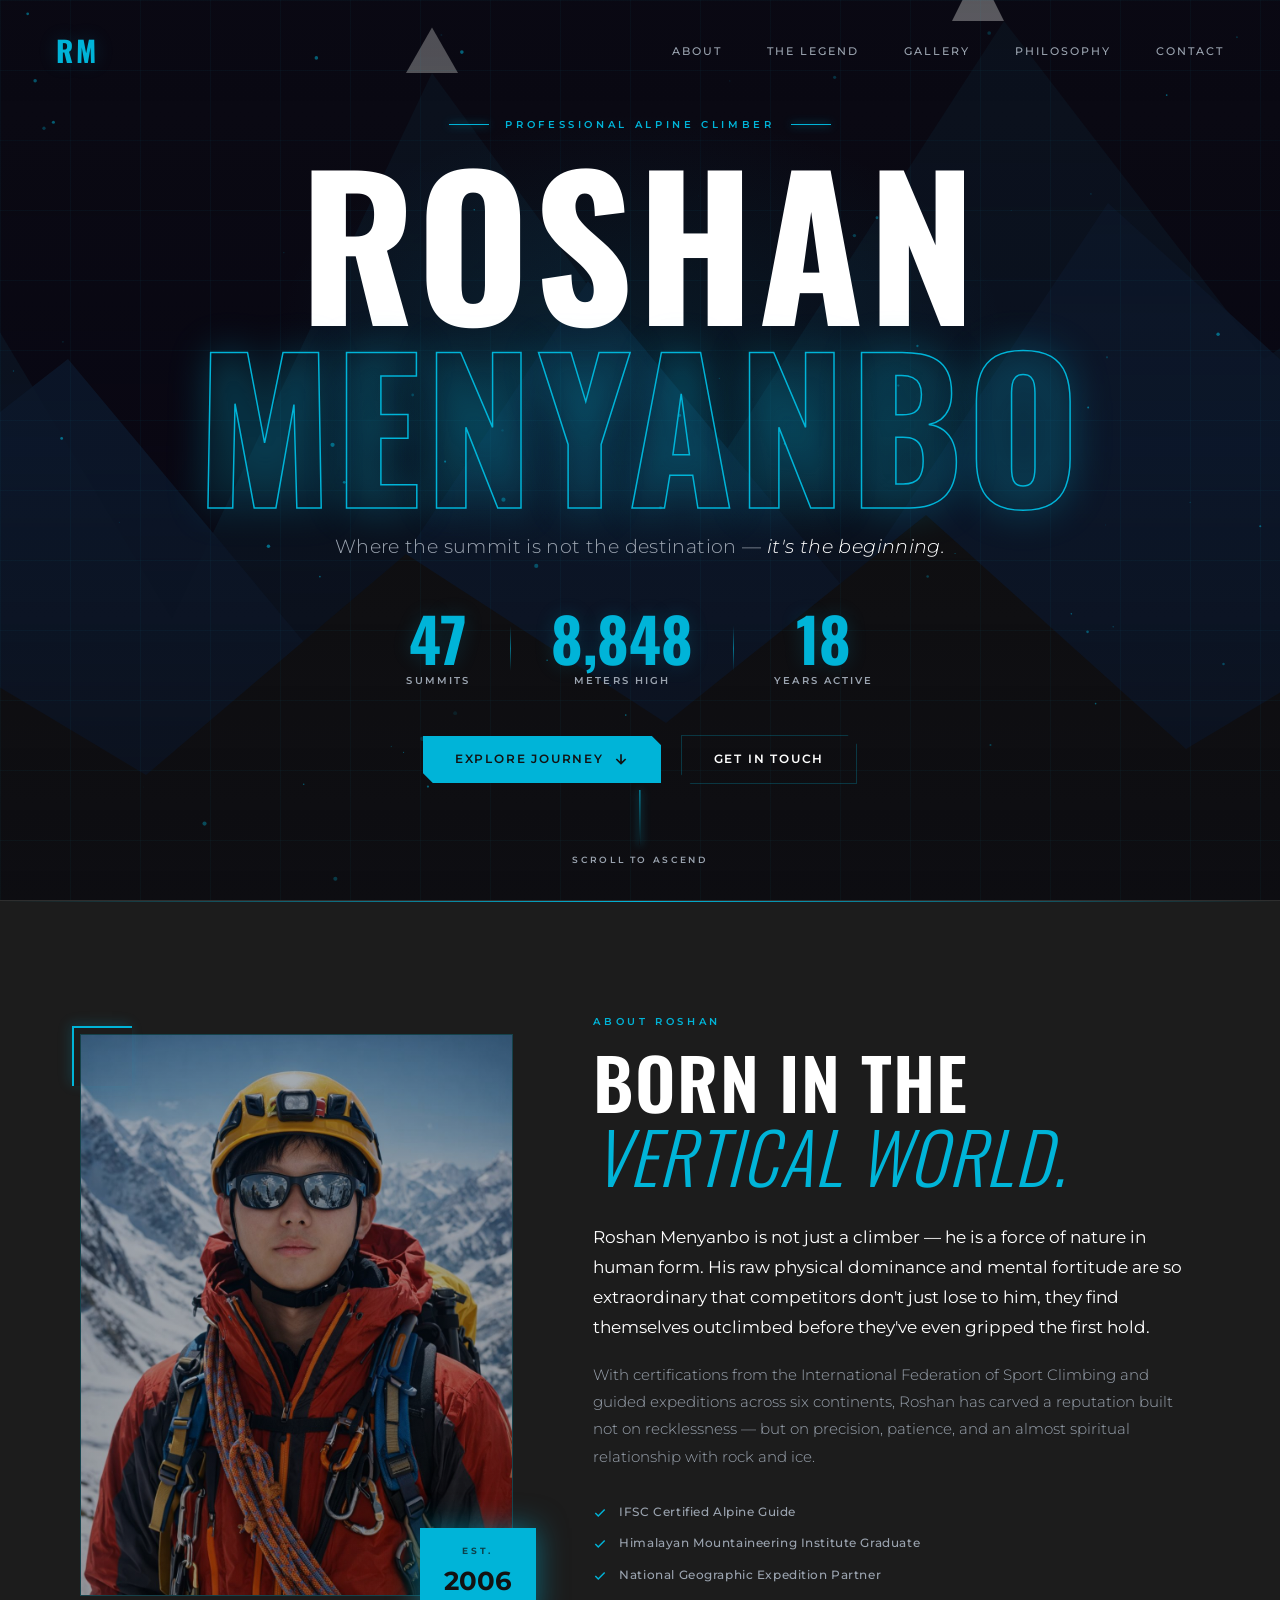
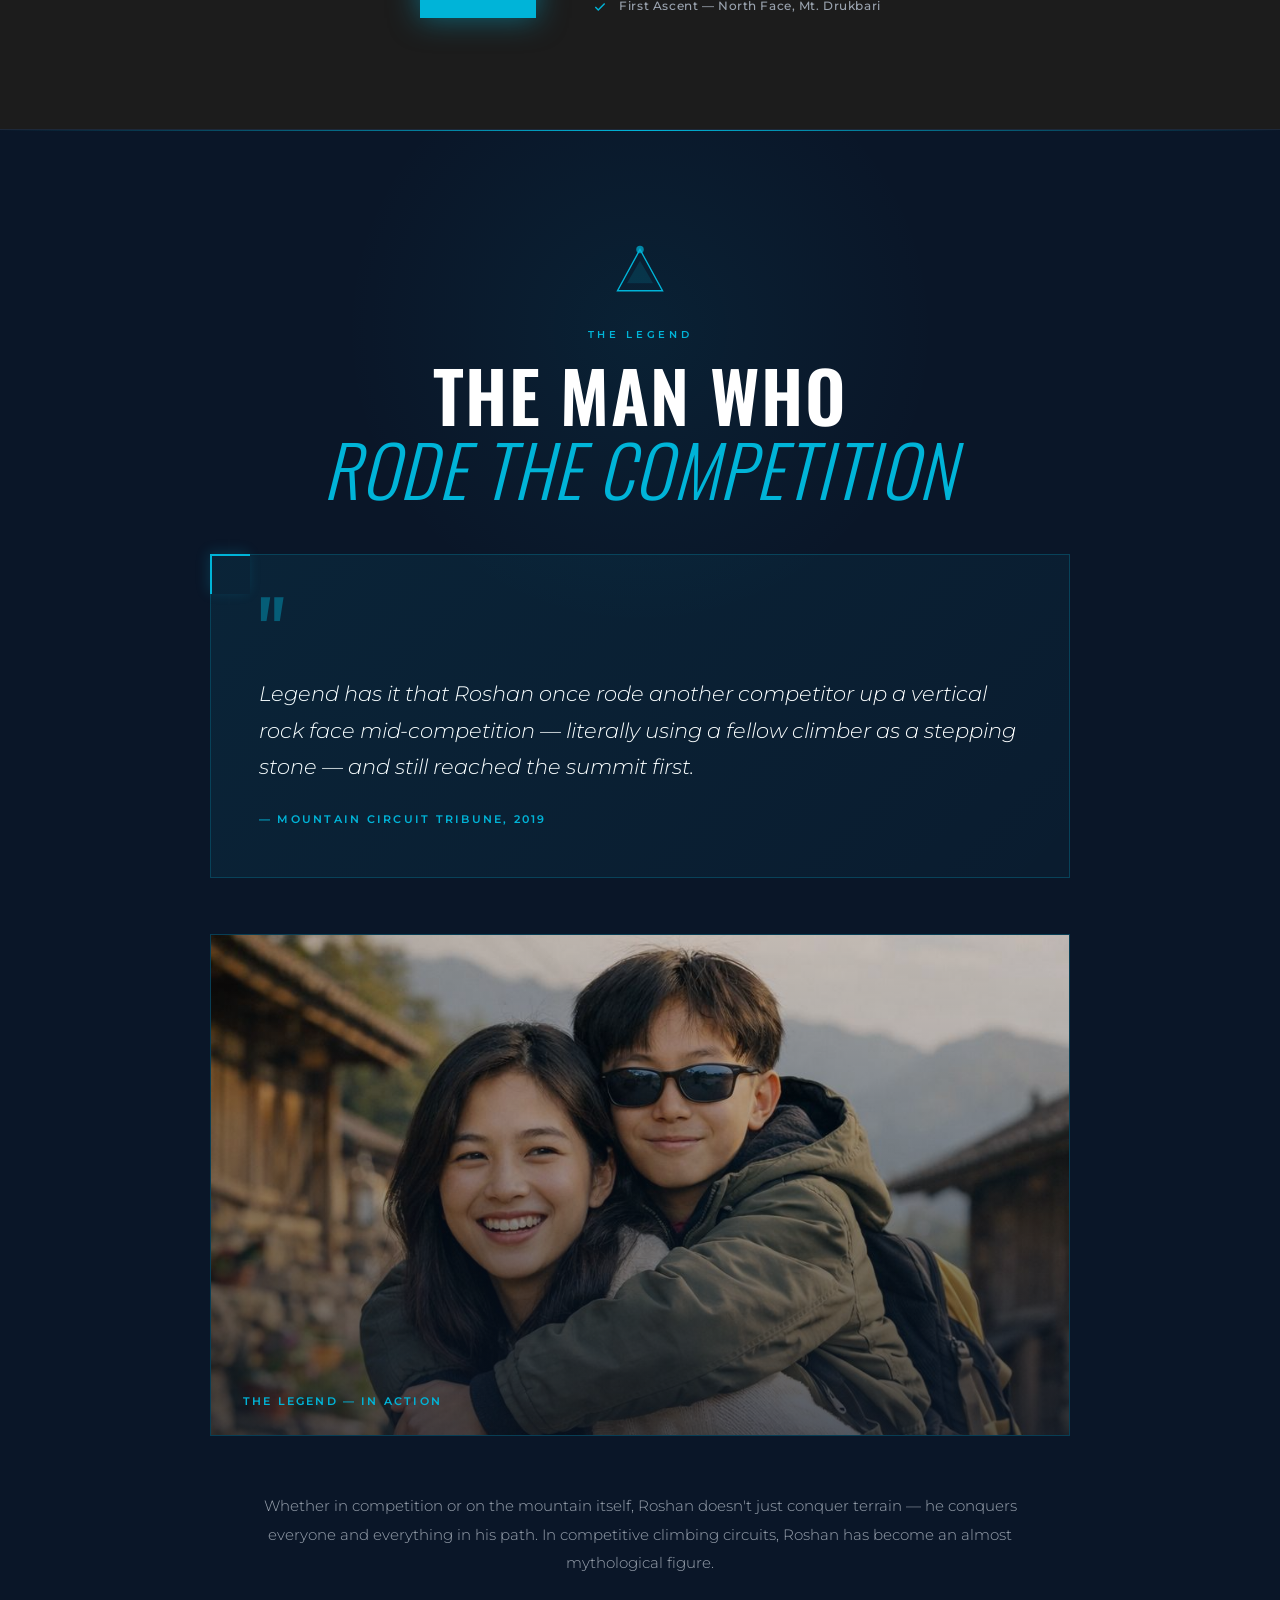
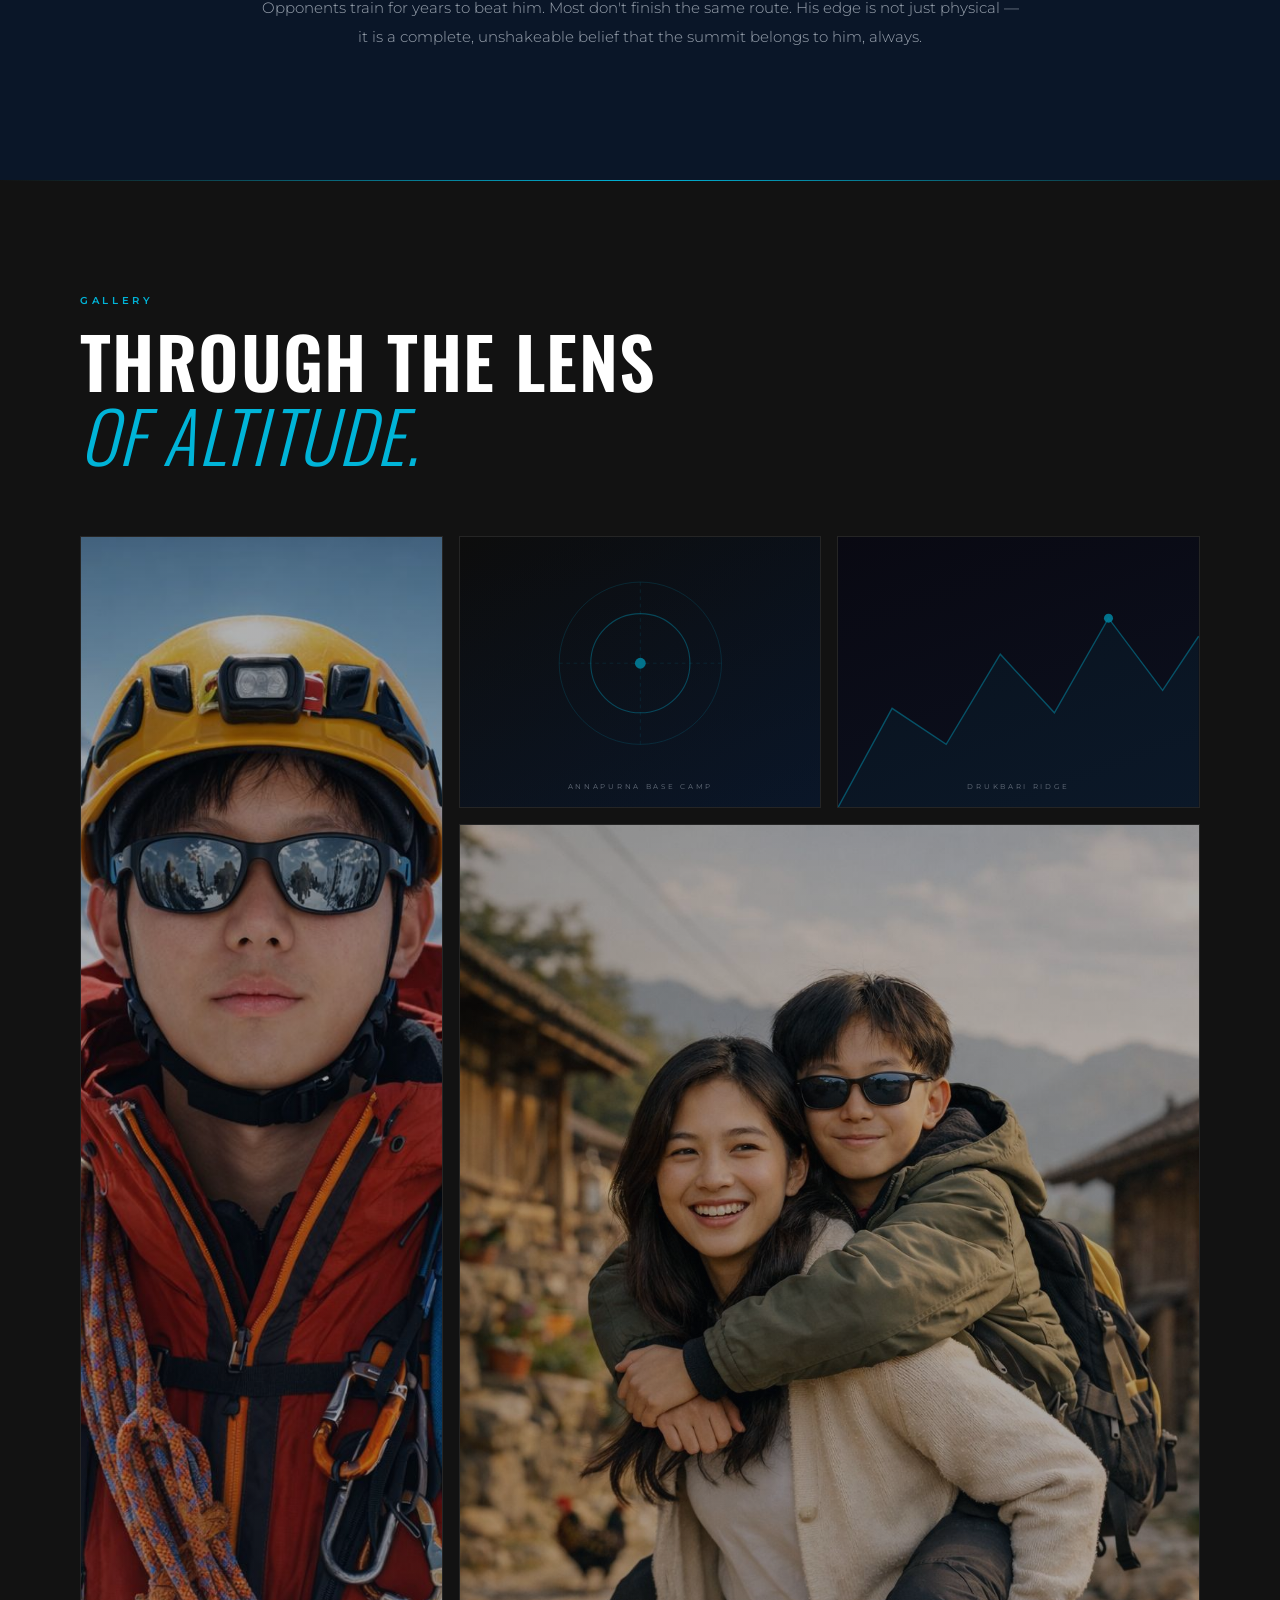
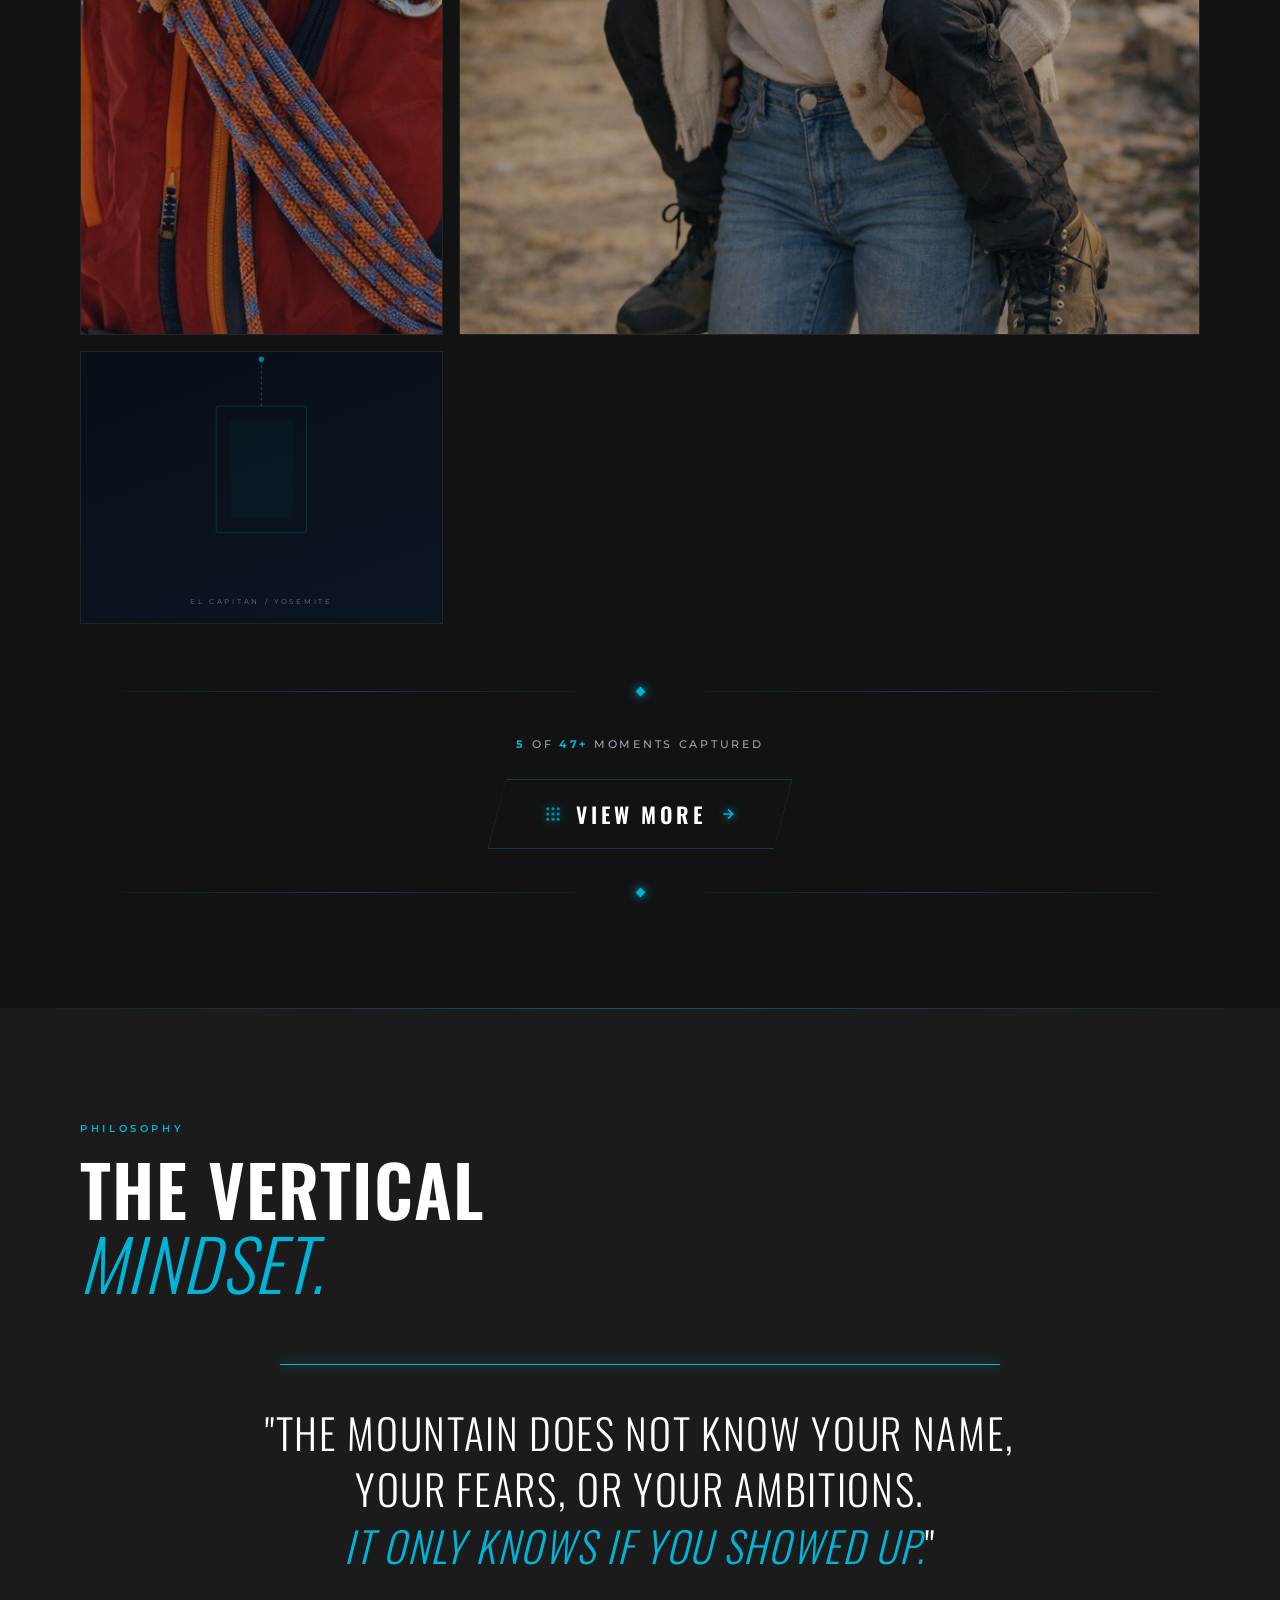
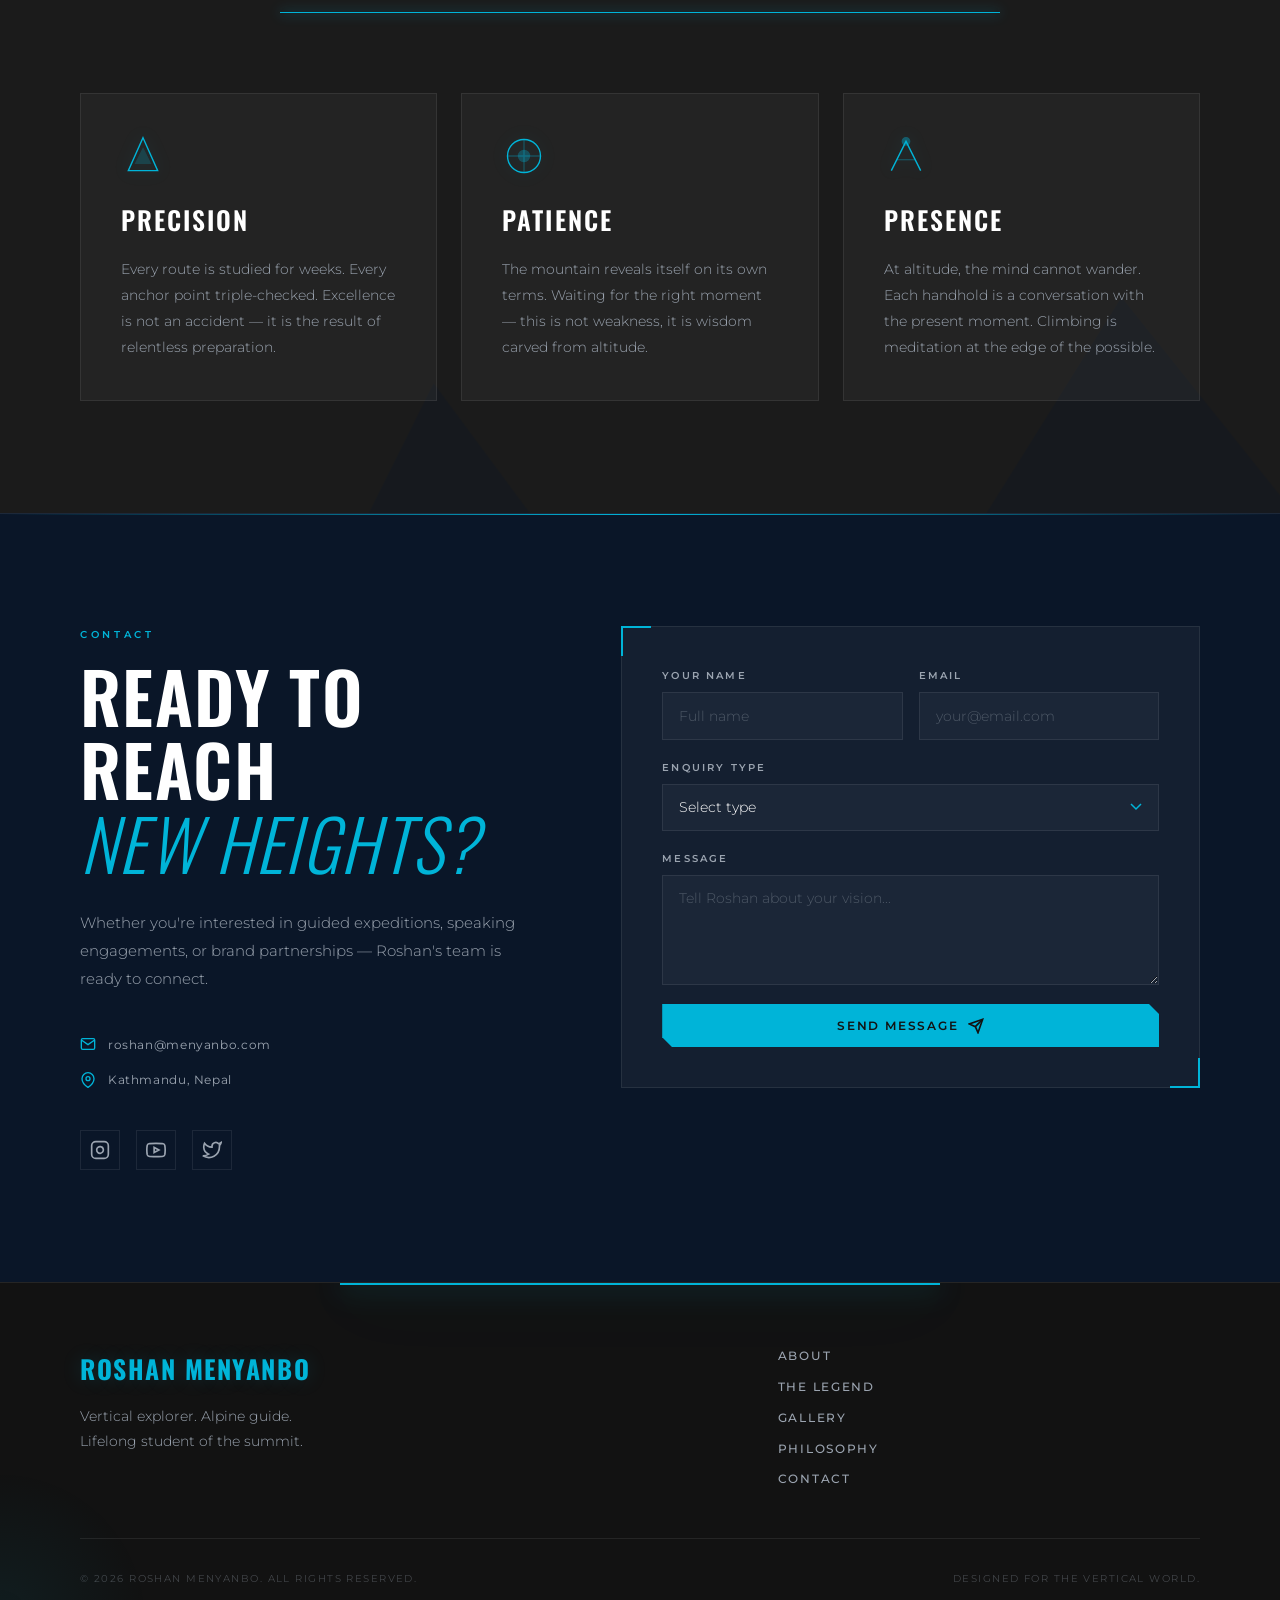
==== commit 429a2e1d: "Add files via upload" ====
--- a/index.html
+++ b/index.html
@@ -289,6 +289,42 @@
           </div>
         </div>
       </div>
+
+      <!-- VIEW MORE -->
+      <div class="gallery__footer reveal-up" style="--delay:0.25s">
+        <div class="gallery__footer-rule">
+          <span class="gallery__footer-rule-line"></span>
+          <span class="gallery__footer-rule-diamond"></span>
+          <span class="gallery__footer-rule-line"></span>
+        </div>
+
+        <div class="gallery__footer-body">
+          <p class="gallery__footer-count">
+            <span id="galleryShownCount">5</span> of <span>47+</span> moments captured
+          </p>
+          <a href="gallery.html" class="gallery__viewmore">
+            <span class="gallery__viewmore-bg"></span>
+            <span class="gallery__viewmore-content">
+              <svg class="gallery__viewmore-dots" width="18" height="18" viewBox="0 0 24 24" fill="currentColor">
+                <circle cx="5"  cy="5"  r="2"/><circle cx="12" cy="5"  r="2"/><circle cx="19" cy="5"  r="2"/>
+                <circle cx="5"  cy="12" r="2"/><circle cx="12" cy="12" r="2"/><circle cx="19" cy="12" r="2"/>
+                <circle cx="5"  cy="19" r="2"/><circle cx="12" cy="19" r="2"/><circle cx="19" cy="19" r="2"/>
+              </svg>
+              View More
+              <svg class="gallery__viewmore-arrow" width="16" height="16" viewBox="0 0 24 24" fill="none" stroke="currentColor" stroke-width="2.5">
+                <path d="M5 12h14M12 5l7 7-7 7"/>
+              </svg>
+            </span>
+          </a>
+        </div>
+
+        <div class="gallery__footer-rule">
+          <span class="gallery__footer-rule-line"></span>
+          <span class="gallery__footer-rule-diamond"></span>
+          <span class="gallery__footer-rule-line"></span>
+        </div>
+      </div>
+
     </div>
   </section>
 
--- a/style.css
+++ b/style.css
@@ -1194,3 +1194,517 @@
   .hero__name { font-size: clamp(4rem, 20vw, 7rem); }
   .stat-block__sep { height: 30px; }
 }
+
+/* ================================================================
+   GALLERY PAGE — gallery.html specific styles
+   ================================================================ */
+.gp-body {
+  background: var(--obsidian);
+  color: var(--white);
+  font-family: var(--font-body);
+  min-height: 100vh;
+}
+
+/* Gallery page hero bar */
+.gp-hero {
+  position: relative;
+  padding: 9rem 0 4rem;
+  text-align: center;
+  overflow: hidden;
+  background: linear-gradient(180deg, #080614 0%, var(--obsidian) 100%);
+}
+
+.gp-hero__bg {
+  position: absolute; inset: 0;
+  background-image:
+    linear-gradient(rgba(0,180,216,0.04) 1px, transparent 1px),
+    linear-gradient(90deg, rgba(0,180,216,0.04) 1px, transparent 1px);
+  background-size: 60px 60px;
+}
+
+.gp-hero__glow {
+  position: absolute; top: 50%; left: 50%;
+  transform: translate(-50%,-50%);
+  width: 700px; height: 300px;
+  background: radial-gradient(ellipse, rgba(0,180,216,0.1) 0%, transparent 70%);
+  pointer-events: none;
+}
+
+.gp-back {
+  position: absolute; top: 2rem; left: 2.5rem;
+  display: inline-flex; align-items: center; gap: 0.6rem;
+  font-family: var(--font-body);
+  font-size: 0.7rem; font-weight: 600;
+  text-transform: uppercase; letter-spacing: 0.2em;
+  color: var(--gray);
+  text-decoration: none;
+  transition: color 0.25s ease;
+  z-index: 10;
+}
+
+.gp-back:hover { color: var(--ice); }
+.gp-back svg { transition: transform 0.3s ease; }
+.gp-back:hover svg { transform: translateX(-4px); }
+
+.gp-hero__eyebrow {
+  font-family: var(--font-body);
+  font-size: 0.65rem; font-weight: 600;
+  text-transform: uppercase; letter-spacing: 0.35em;
+  color: var(--ice); margin-bottom: 1rem;
+  position: relative; z-index: 2;
+}
+
+.gp-hero__title {
+  font-family: var(--font-display);
+  font-size: clamp(3rem, 8vw, 7rem);
+  font-weight: 700; text-transform: uppercase;
+  letter-spacing: 0.04em; line-height: 0.9;
+  position: relative; z-index: 2;
+}
+
+.gp-hero__title span {
+  display: block;
+  color: transparent;
+  -webkit-text-stroke: 1.5px var(--ice);
+}
+
+.gp-hero__sub {
+  font-family: var(--font-body);
+  font-size: 0.85rem; font-weight: 300;
+  color: var(--gray); margin-top: 1.2rem;
+  letter-spacing: 0.05em;
+  position: relative; z-index: 2;
+}
+
+.gp-divider {
+  width: 60px; height: 1px;
+  background: var(--ice);
+  box-shadow: 0 0 12px var(--ice);
+  margin: 1.5rem auto 0;
+  position: relative; z-index: 2;
+}
+
+/* Filter tabs */
+.gp-filters {
+  display: flex; align-items: center; justify-content: center;
+  gap: 0.5rem; padding: 2.5rem 2rem;
+  flex-wrap: wrap;
+}
+
+.gp-filter-btn {
+  display: inline-flex; align-items: center; gap: 0.5rem;
+  padding: 0.6rem 1.4rem;
+  font-family: var(--font-body);
+  font-size: 0.68rem; font-weight: 600;
+  text-transform: uppercase; letter-spacing: 0.18em;
+  color: var(--gray);
+  background: var(--surface-1);
+  border: 1px solid var(--border-line);
+  cursor: pointer;
+  transition: all 0.3s ease;
+  outline: none;
+}
+
+.gp-filter-btn:hover {
+  color: var(--white);
+  border-color: var(--ice-border);
+}
+
+.gp-filter-btn.active {
+  color: var(--obsidian);
+  background: var(--ice);
+  border-color: var(--ice);
+  box-shadow: 0 0 20px rgba(0,180,216,0.4);
+}
+
+/* Masonry grid */
+.gp-grid {
+  columns: 3;
+  column-gap: 1rem;
+  padding: 0 2rem 5rem;
+  max-width: 1400px;
+  margin: 0 auto;
+}
+
+@media (max-width: 900px)  { .gp-grid { columns: 2; } }
+@media (max-width: 560px)  { .gp-grid { columns: 1; padding: 0 1rem 4rem; } }
+
+.gp-item {
+  break-inside: avoid;
+  margin-bottom: 1rem;
+  position: relative;
+  overflow: hidden;
+  border: 1px solid var(--border-line);
+  cursor: pointer;
+  display: block;
+  transition: border-color 0.3s ease, transform 0.4s var(--ease-out);
+}
+
+.gp-item:hover {
+  border-color: var(--ice-border);
+  transform: translateY(-4px);
+  box-shadow: 0 16px 50px rgba(0,0,0,0.5);
+}
+
+.gp-item img,
+.gp-item video {
+  display: block; width: 100%;
+  height: auto;
+  transition: transform 0.7s var(--ease-out);
+}
+
+.gp-item:hover img,
+.gp-item:hover video { transform: scale(1.04); }
+
+/* Video badge */
+.gp-item--video .gp-item__play {
+  position: absolute; top: 50%; left: 50%;
+  transform: translate(-50%,-50%);
+  width: 56px; height: 56px;
+  background: rgba(0,180,216,0.15);
+  border: 2px solid var(--ice);
+  border-radius: 50%;
+  display: flex; align-items: center; justify-content: center;
+  color: var(--ice);
+  transition: all 0.3s ease;
+  backdrop-filter: blur(4px);
+}
+
+.gp-item--video:hover .gp-item__play {
+  background: var(--ice);
+  color: var(--obsidian);
+  box-shadow: 0 0 30px rgba(0,180,216,0.6);
+  transform: translate(-50%,-50%) scale(1.1);
+}
+
+/* SVG placeholder items */
+.gp-item svg {
+  display: block; width: 100%; height: auto;
+}
+
+/* Item overlay + caption */
+.gp-item__overlay {
+  position: absolute; inset: 0;
+  background: linear-gradient(160deg, rgba(0,0,0,0.25) 0%, rgba(10,22,40,0.3) 100%);
+  pointer-events: none;
+  transition: background 0.3s ease;
+}
+
+.gp-item:hover .gp-item__overlay {
+  background: linear-gradient(160deg, rgba(0,0,0,0.1) 0%, rgba(10,22,40,0.12) 100%);
+}
+
+.gp-item__caption {
+  position: absolute; bottom: 0; left: 0; right: 0;
+  padding: 1.2rem 1rem 1rem;
+  background: linear-gradient(transparent, rgba(8,6,22,0.92));
+  transform: translateY(101%);
+  transition: transform 0.4s var(--ease-out);
+}
+
+.gp-item:hover .gp-item__caption { transform: translateY(0); }
+
+.gp-item__caption-title {
+  display: block;
+  font-family: var(--font-display);
+  font-size: 1rem; text-transform: uppercase;
+  letter-spacing: 0.08em; color: var(--white);
+}
+
+.gp-item__caption-sub {
+  display: block;
+  font-family: var(--font-body);
+  font-size: 0.6rem; font-weight: 600;
+  text-transform: uppercase; letter-spacing: 0.2em;
+  color: var(--ice); margin-top: 0.2rem;
+}
+
+/* Type tag */
+.gp-item__tag {
+  position: absolute; top: 0.8rem; right: 0.8rem;
+  font-family: var(--font-body);
+  font-size: 0.55rem; font-weight: 700;
+  text-transform: uppercase; letter-spacing: 0.2em;
+  color: var(--obsidian);
+  background: var(--ice);
+  padding: 0.25rem 0.6rem;
+}
+
+/* Lightbox */
+.gp-lightbox {
+  position: fixed; inset: 0; z-index: 9999;
+  background: rgba(8,6,18,0.96);
+  backdrop-filter: blur(20px);
+  display: flex; flex-direction: column;
+  align-items: center; justify-content: center;
+  padding: 2rem;
+  opacity: 0;
+  animation: fadeIn 0.3s ease forwards;
+}
+
+.gp-lightbox__media {
+  max-width: 90vw; max-height: 75vh;
+  object-fit: contain;
+  border: 1px solid rgba(0,180,216,0.3);
+  box-shadow: 0 0 80px rgba(0,180,216,0.15);
+}
+
+.gp-lightbox__meta {
+  margin-top: 1.5rem; text-align: center;
+}
+
+.gp-lightbox__title {
+  font-family: var(--font-display);
+  font-size: 1.3rem; text-transform: uppercase;
+  letter-spacing: 0.1em; color: var(--white);
+}
+
+.gp-lightbox__sub {
+  font-family: var(--font-body);
+  font-size: 0.65rem; font-weight: 600;
+  text-transform: uppercase; letter-spacing: 0.25em;
+  color: var(--ice); margin-top: 0.4rem;
+}
+
+.gp-lightbox__close {
+  position: absolute; top: 1.5rem; right: 2rem;
+  font-size: 1.5rem; color: var(--gray);
+  background: none; border: none; cursor: pointer;
+  transition: color 0.2s ease;
+}
+
+.gp-lightbox__close:hover { color: var(--ice); }
+
+.gp-lightbox__hint {
+  font-family: var(--font-body);
+  font-size: 0.58rem; letter-spacing: 0.2em;
+  text-transform: uppercase; color: rgba(155,164,176,0.35);
+  margin-top: 1rem;
+}
+
+.gp-lightbox__nav {
+  position: absolute; top: 50%; transform: translateY(-50%);
+  background: rgba(0,180,216,0.1);
+  border: 1px solid var(--ice-border);
+  color: var(--ice);
+  width: 48px; height: 48px;
+  display: flex; align-items: center; justify-content: center;
+  cursor: pointer;
+  transition: all 0.3s ease;
+}
+
+.gp-lightbox__nav:hover {
+  background: var(--ice);
+  color: var(--obsidian);
+  box-shadow: 0 0 20px rgba(0,180,216,0.5);
+}
+
+.gp-lightbox__nav--prev { left: 1.5rem; }
+.gp-lightbox__nav--next { right: 1.5rem; }
+
+/* Gallery page footer */
+.gp-footer {
+  text-align: center;
+  padding: 2rem;
+  border-top: 1px solid var(--border-line);
+  font-family: var(--font-body);
+  font-size: 0.62rem; letter-spacing: 0.15em;
+  text-transform: uppercase;
+  color: rgba(155,164,176,0.3);
+}
+
+.gp-footer a {
+  color: var(--ice); text-decoration: none;
+  transition: opacity 0.2s ease;
+}
+
+.gp-footer a:hover { opacity: 0.7; }
+
+/* Hidden items for filter */
+.gp-item.hidden {
+  display: none;
+}
+
+/* ================================================================
+   GALLERY FOOTER — View More (Deep Summit themed)
+   ================================================================ */
+
+.gallery__footer {
+  margin-top: 4rem;
+  display: flex;
+  flex-direction: column;
+  align-items: center;
+  gap: 2.5rem;
+}
+
+/* Decorative rule with diamond */
+.gallery__footer-rule {
+  width: 100%;
+  display: flex;
+  align-items: center;
+  gap: 1rem;
+}
+
+.gallery__footer-rule-line {
+  flex: 1;
+  height: 1px;
+  background: linear-gradient(90deg, transparent, rgba(0,180,216,0.3), transparent);
+}
+
+.gallery__footer-rule-diamond {
+  width: 7px; height: 7px;
+  background: var(--ice);
+  transform: rotate(45deg);
+  flex-shrink: 0;
+  box-shadow: 0 0 10px var(--ice), 0 0 24px rgba(0,180,216,0.4);
+}
+
+/* Body row — count text + button */
+.gallery__footer-body {
+  display: flex;
+  flex-direction: column;
+  align-items: center;
+  gap: 1.6rem;
+}
+
+.gallery__footer-count {
+  font-family: var(--font-body);
+  font-size: 0.68rem;
+  font-weight: 500;
+  text-transform: uppercase;
+  letter-spacing: 0.25em;
+  color: var(--gray);
+}
+
+.gallery__footer-count span {
+  color: var(--ice);
+  font-weight: 700;
+}
+
+/* THE BUTTON */
+.gallery__viewmore {
+  position: relative;
+  display: inline-flex;
+  align-items: center;
+  justify-content: center;
+  text-decoration: none;
+  overflow: hidden;
+
+  /* Clipped alpine shape */
+  clip-path: polygon(18px 0%, 100% 0%, calc(100% - 18px) 100%, 0% 100%);
+  padding: 1.05rem 3.5rem;
+
+  background: transparent;
+  border: none;
+  transition: transform 0.35s var(--ease-out);
+}
+
+/* Outer border layer — ice blue outline */
+.gallery__viewmore::before {
+  content: '';
+  position: absolute; inset: 0;
+  background: var(--ice-border);
+  clip-path: polygon(18px 0%, 100% 0%, calc(100% - 18px) 100%, 0% 100%);
+  z-index: 0;
+}
+
+/* Fill layer that slides in on hover */
+.gallery__viewmore-bg {
+  position: absolute; inset: 1px;
+  clip-path: polygon(17px 0%, 100% 0%, calc(100% - 17px) 100%, 0% 100%);
+  background: var(--obsidian);
+  z-index: 1;
+  transition: background 0.35s ease;
+}
+
+.gallery__viewmore:hover .gallery__viewmore-bg {
+  background: rgba(0,180,216,0.1);
+}
+
+/* Shimmer sweep */
+.gallery__viewmore::after {
+  content: '';
+  position: absolute; inset: 0; z-index: 2;
+  background: linear-gradient(
+    110deg,
+    transparent 25%,
+    rgba(0,180,216,0.12) 50%,
+    transparent 75%
+  );
+  transform: translateX(-120%);
+  transition: transform 0.6s var(--ease-out);
+}
+
+.gallery__viewmore:hover::after {
+  transform: translateX(120%);
+}
+
+.gallery__viewmore:hover {
+  transform: translateY(-3px);
+  filter: drop-shadow(0 8px 24px rgba(0,180,216,0.35));
+}
+
+/* Content row */
+.gallery__viewmore-content {
+  position: relative; z-index: 3;
+  display: flex; align-items: center;
+  gap: 0.9rem;
+  font-family: var(--font-display);
+  font-size: 1.35rem;
+  font-weight: 600;
+  text-transform: uppercase;
+  letter-spacing: 0.18em;
+  color: var(--white);
+  transition: color 0.3s ease, letter-spacing 0.35s var(--ease-out);
+}
+
+.gallery__viewmore:hover .gallery__viewmore-content {
+  color: var(--ice);
+  letter-spacing: 0.24em;
+}
+
+.gallery__viewmore-dots {
+  color: var(--ice);
+  opacity: 0.75;
+  flex-shrink: 0;
+  filter: drop-shadow(0 0 5px var(--ice));
+  transition: opacity 0.3s ease, transform 0.35s var(--ease-out);
+}
+
+.gallery__viewmore:hover .gallery__viewmore-dots {
+  opacity: 1;
+  transform: scale(1.12);
+}
+
+.gallery__viewmore-arrow {
+  color: var(--ice);
+  flex-shrink: 0;
+  filter: drop-shadow(0 0 5px var(--ice));
+  transform: translateX(0);
+  transition: transform 0.35s var(--ease-out);
+}
+
+.gallery__viewmore:hover .gallery__viewmore-arrow {
+  transform: translateX(6px);
+}
+
+/* Glow ring that pulses beneath the button */
+.gallery__viewmore-content::before {
+  content: '';
+  position: absolute;
+  inset: -20px -40px;
+  background: radial-gradient(ellipse, rgba(0,180,216,0.08) 0%, transparent 70%);
+  opacity: 0;
+  transition: opacity 0.4s ease;
+  pointer-events: none;
+  z-index: -1;
+}
+
+.gallery__viewmore:hover .gallery__viewmore-content::before {
+  opacity: 1;
+}
+
+@media (max-width: 480px) {
+  .gallery__viewmore { padding: 1rem 2.5rem; }
+  .gallery__viewmore-content { font-size: 1.1rem; letter-spacing: 0.12em; }
+}
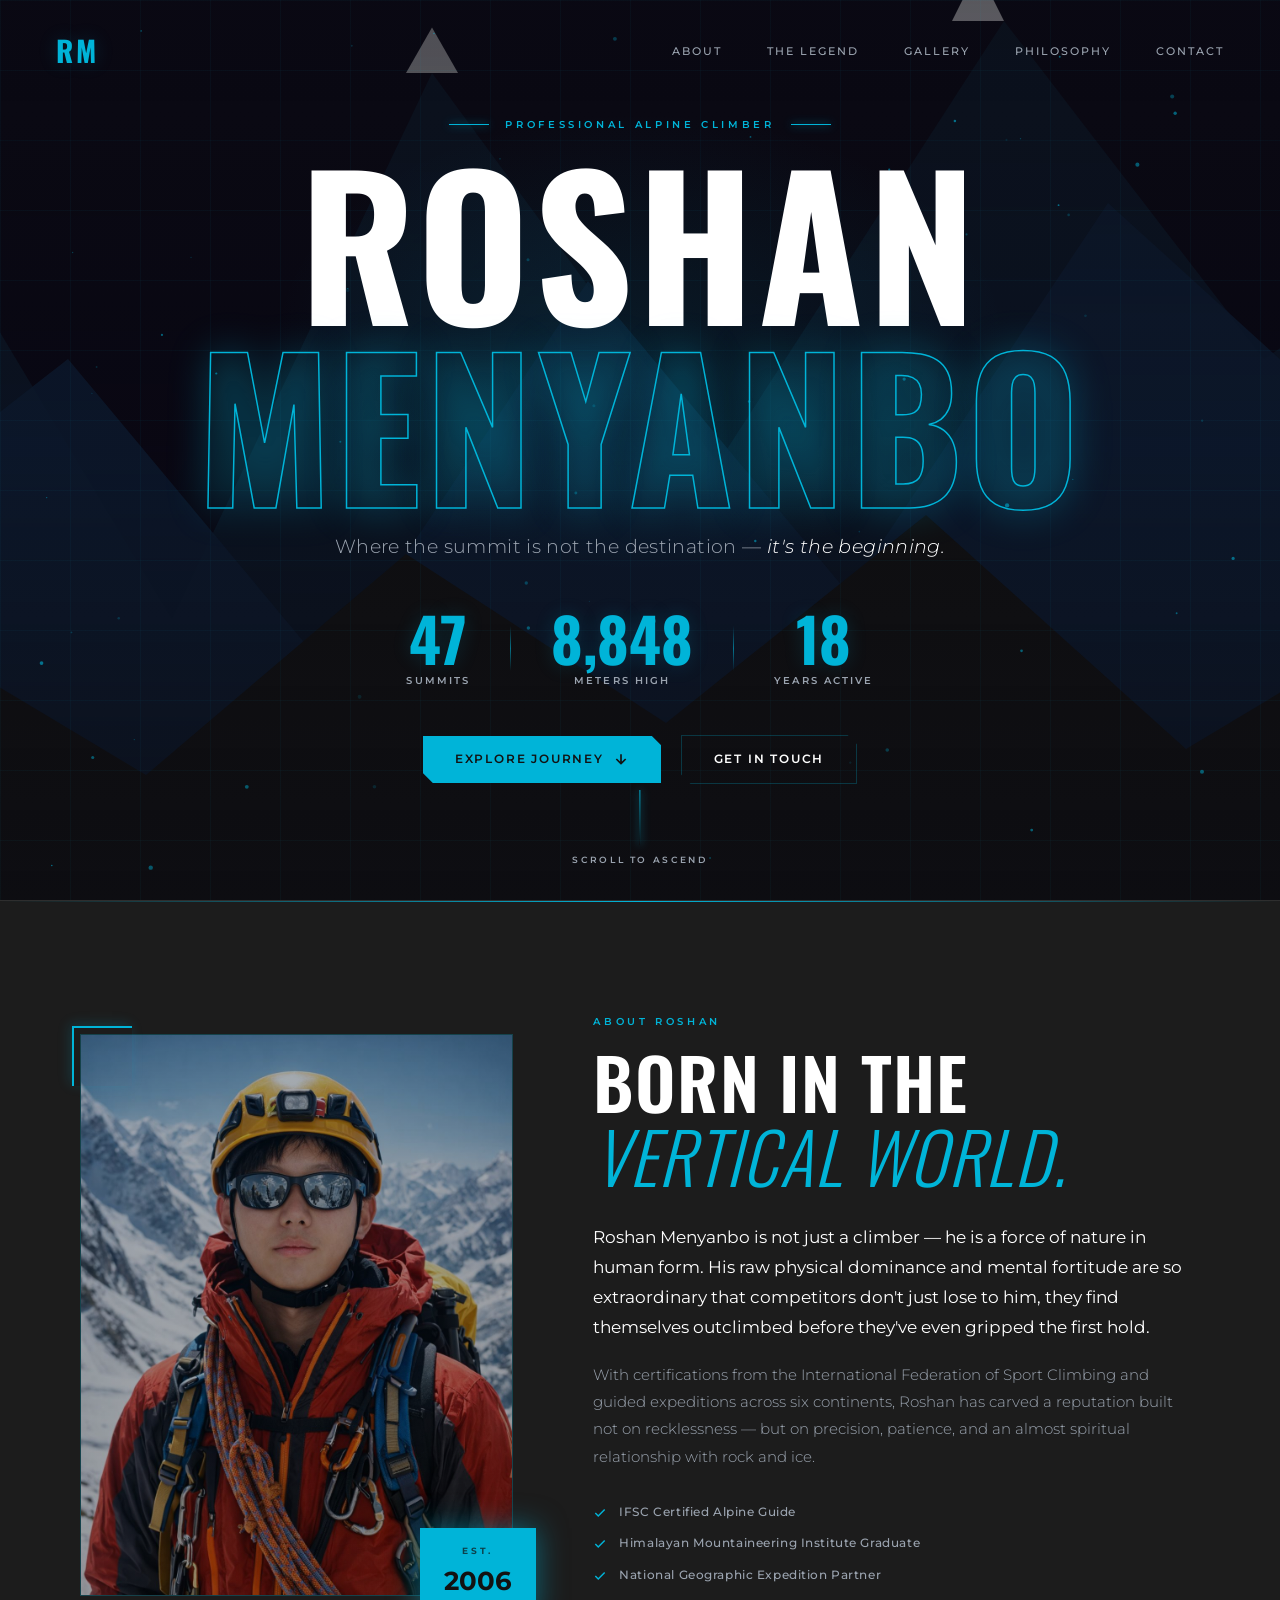
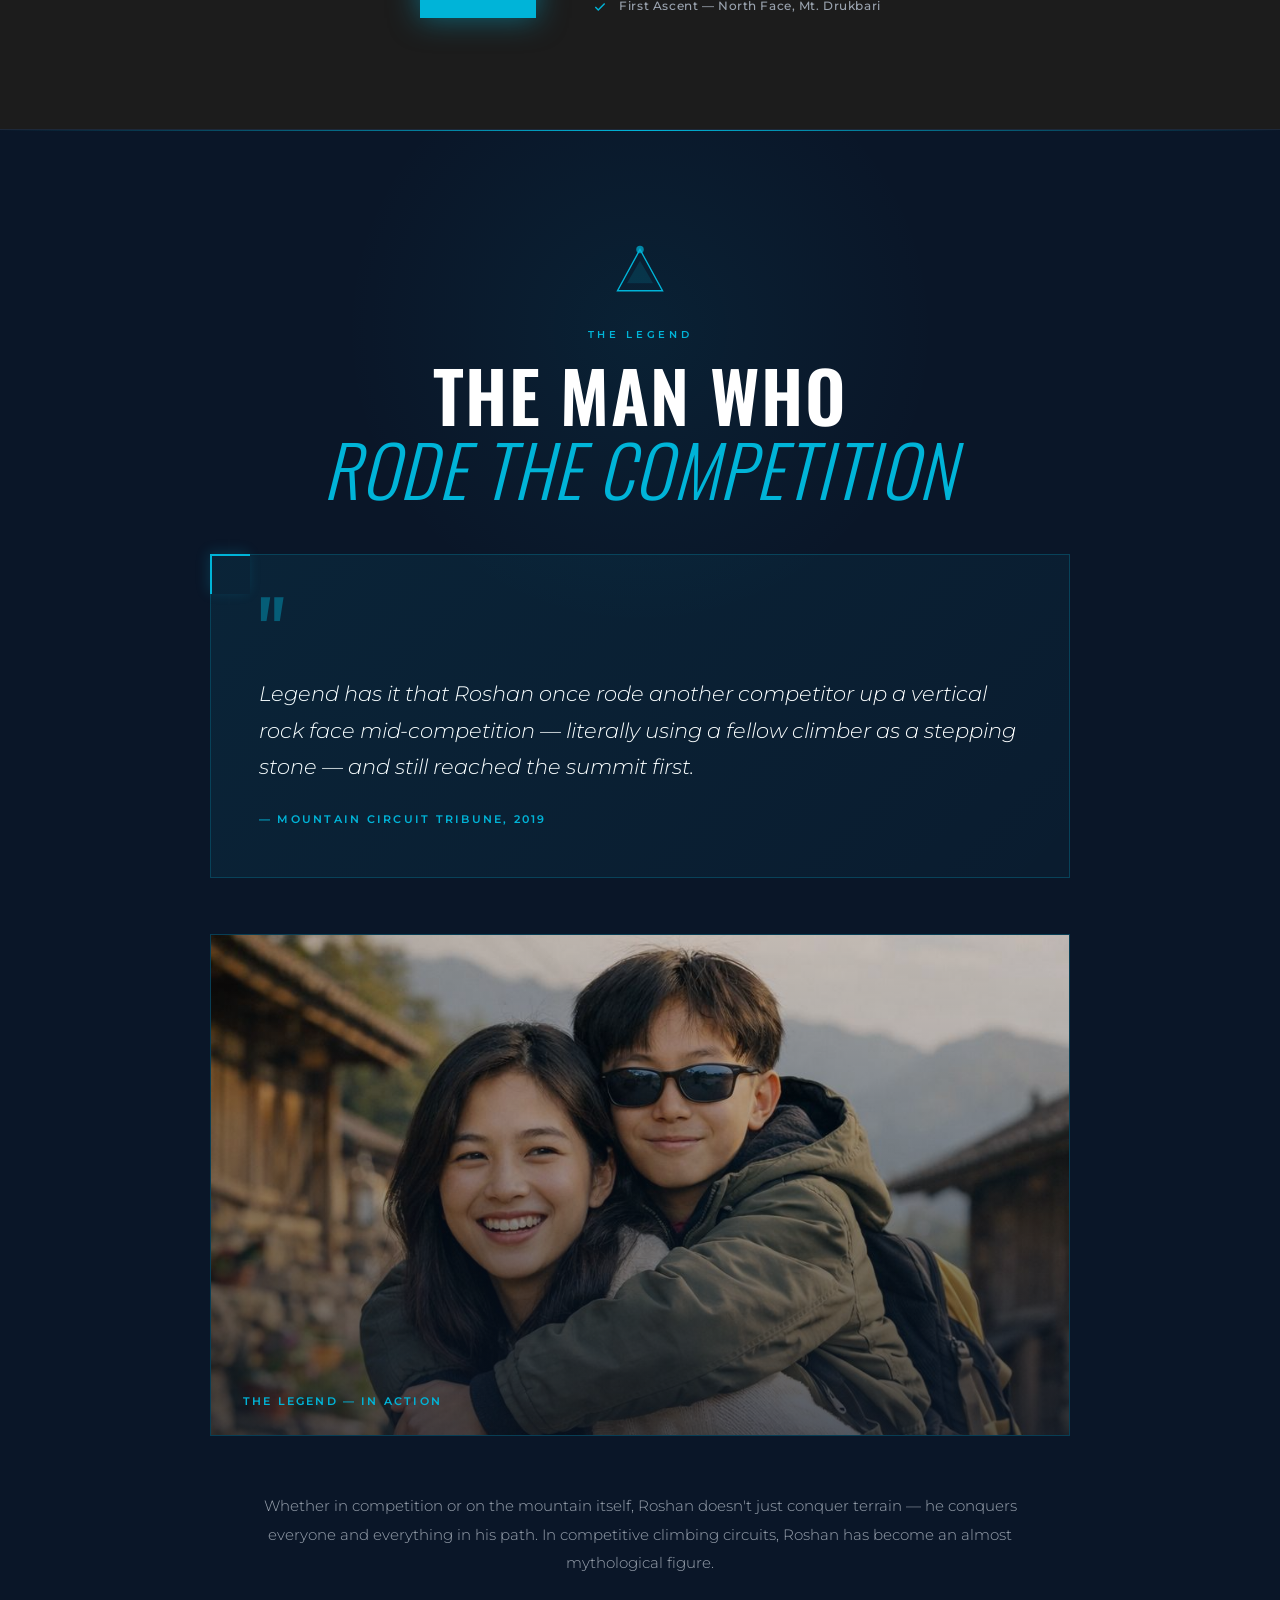
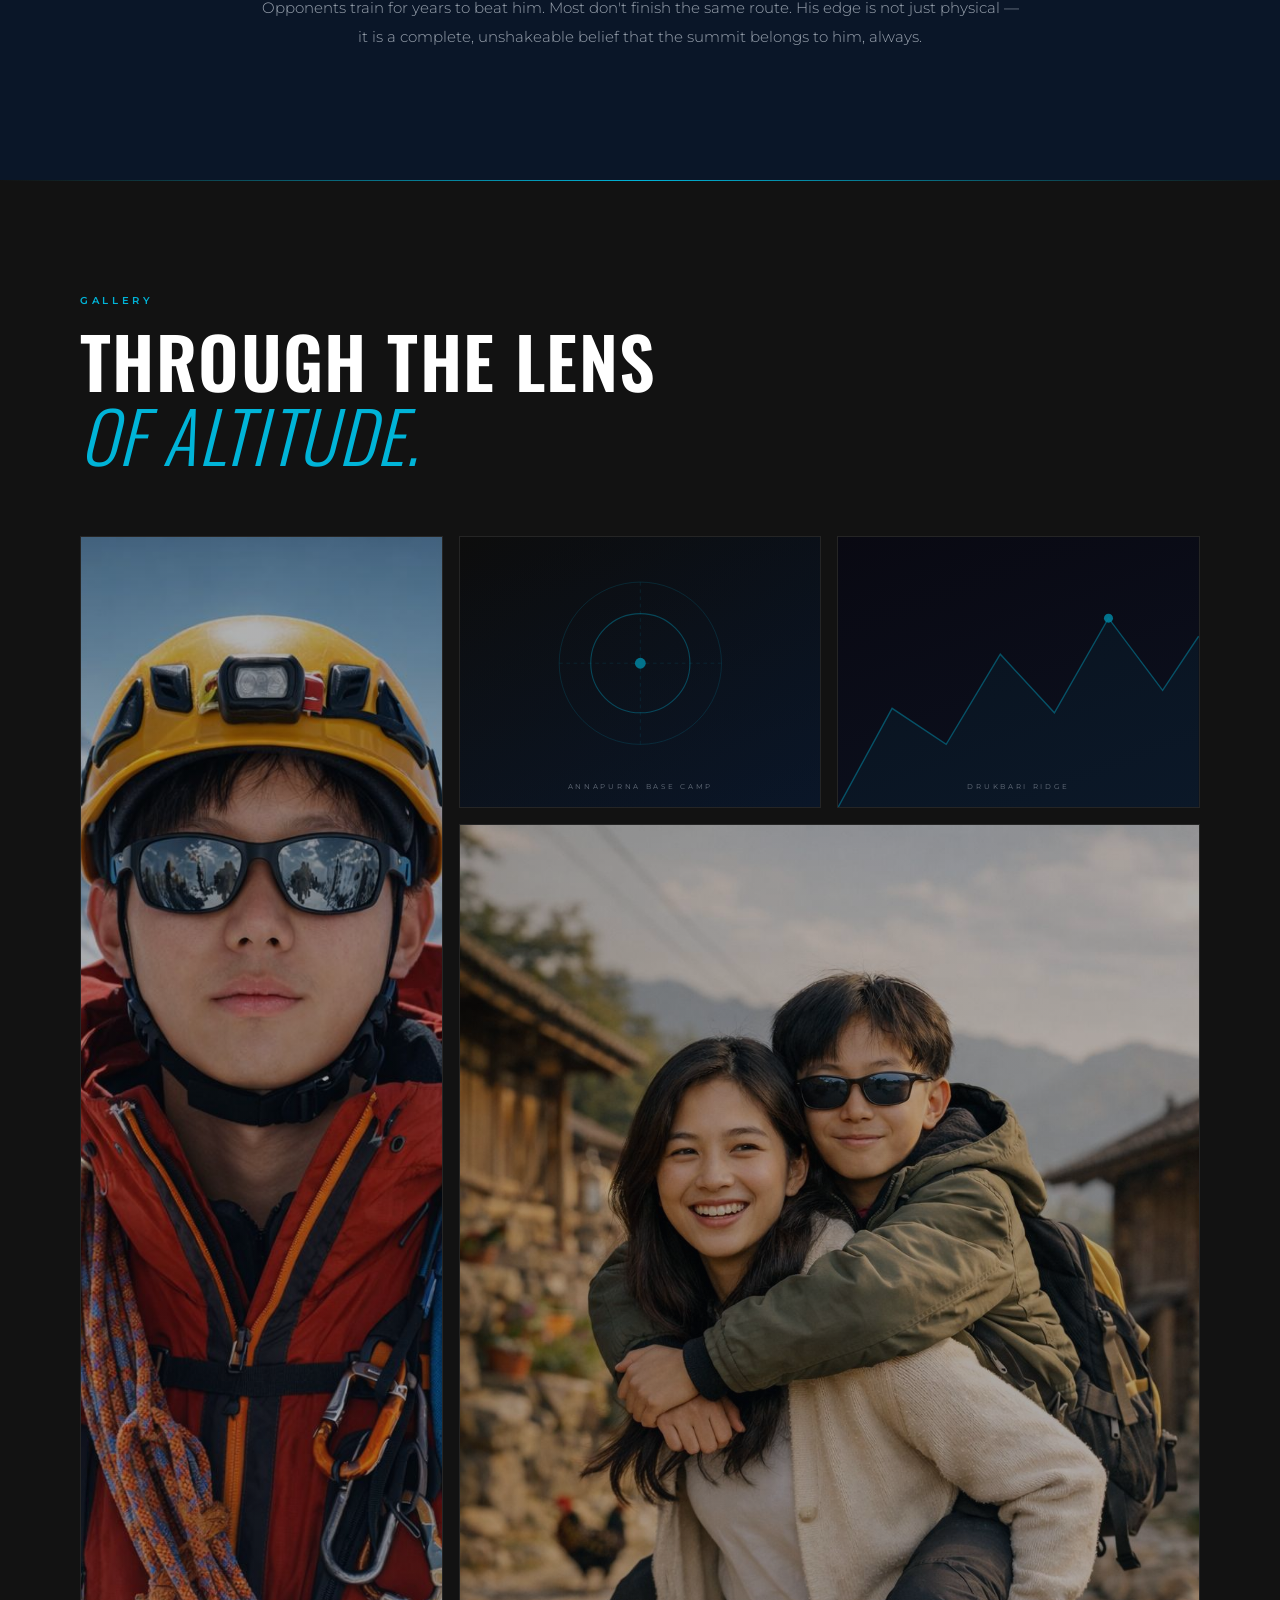
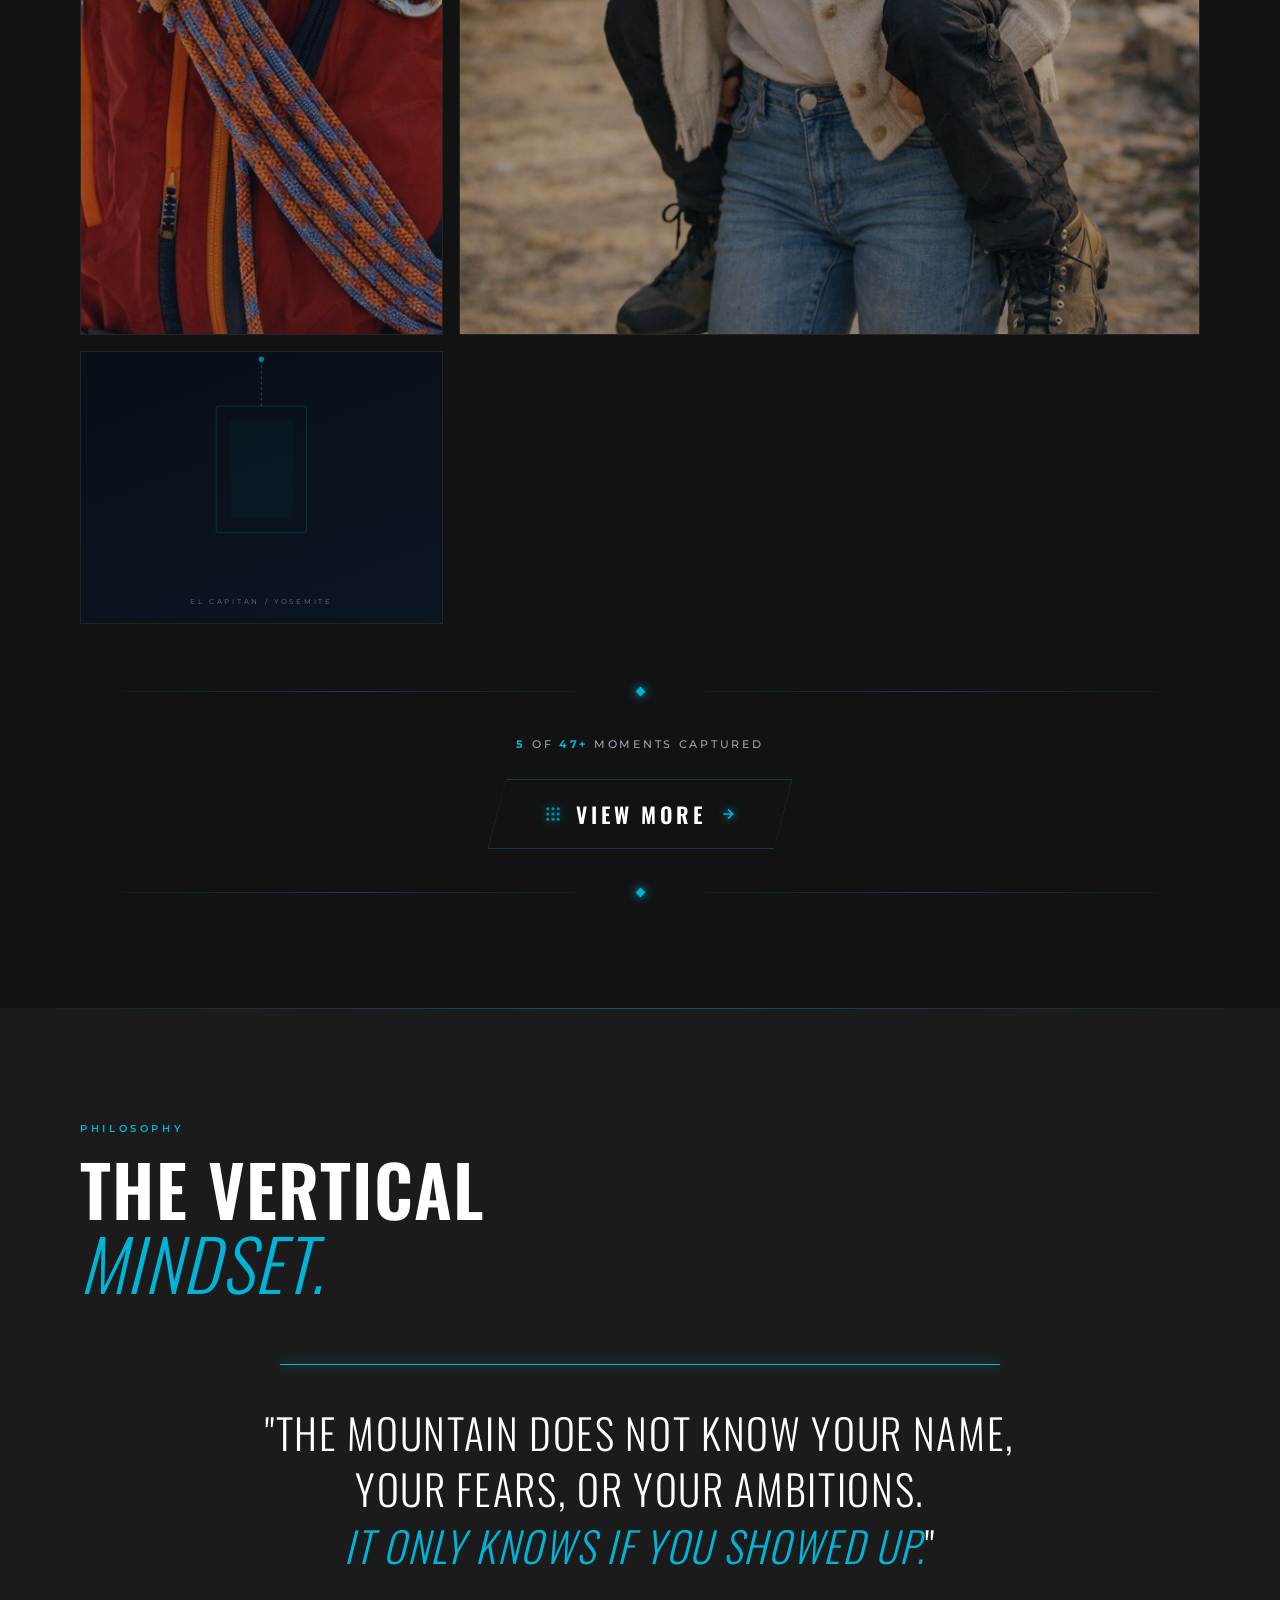
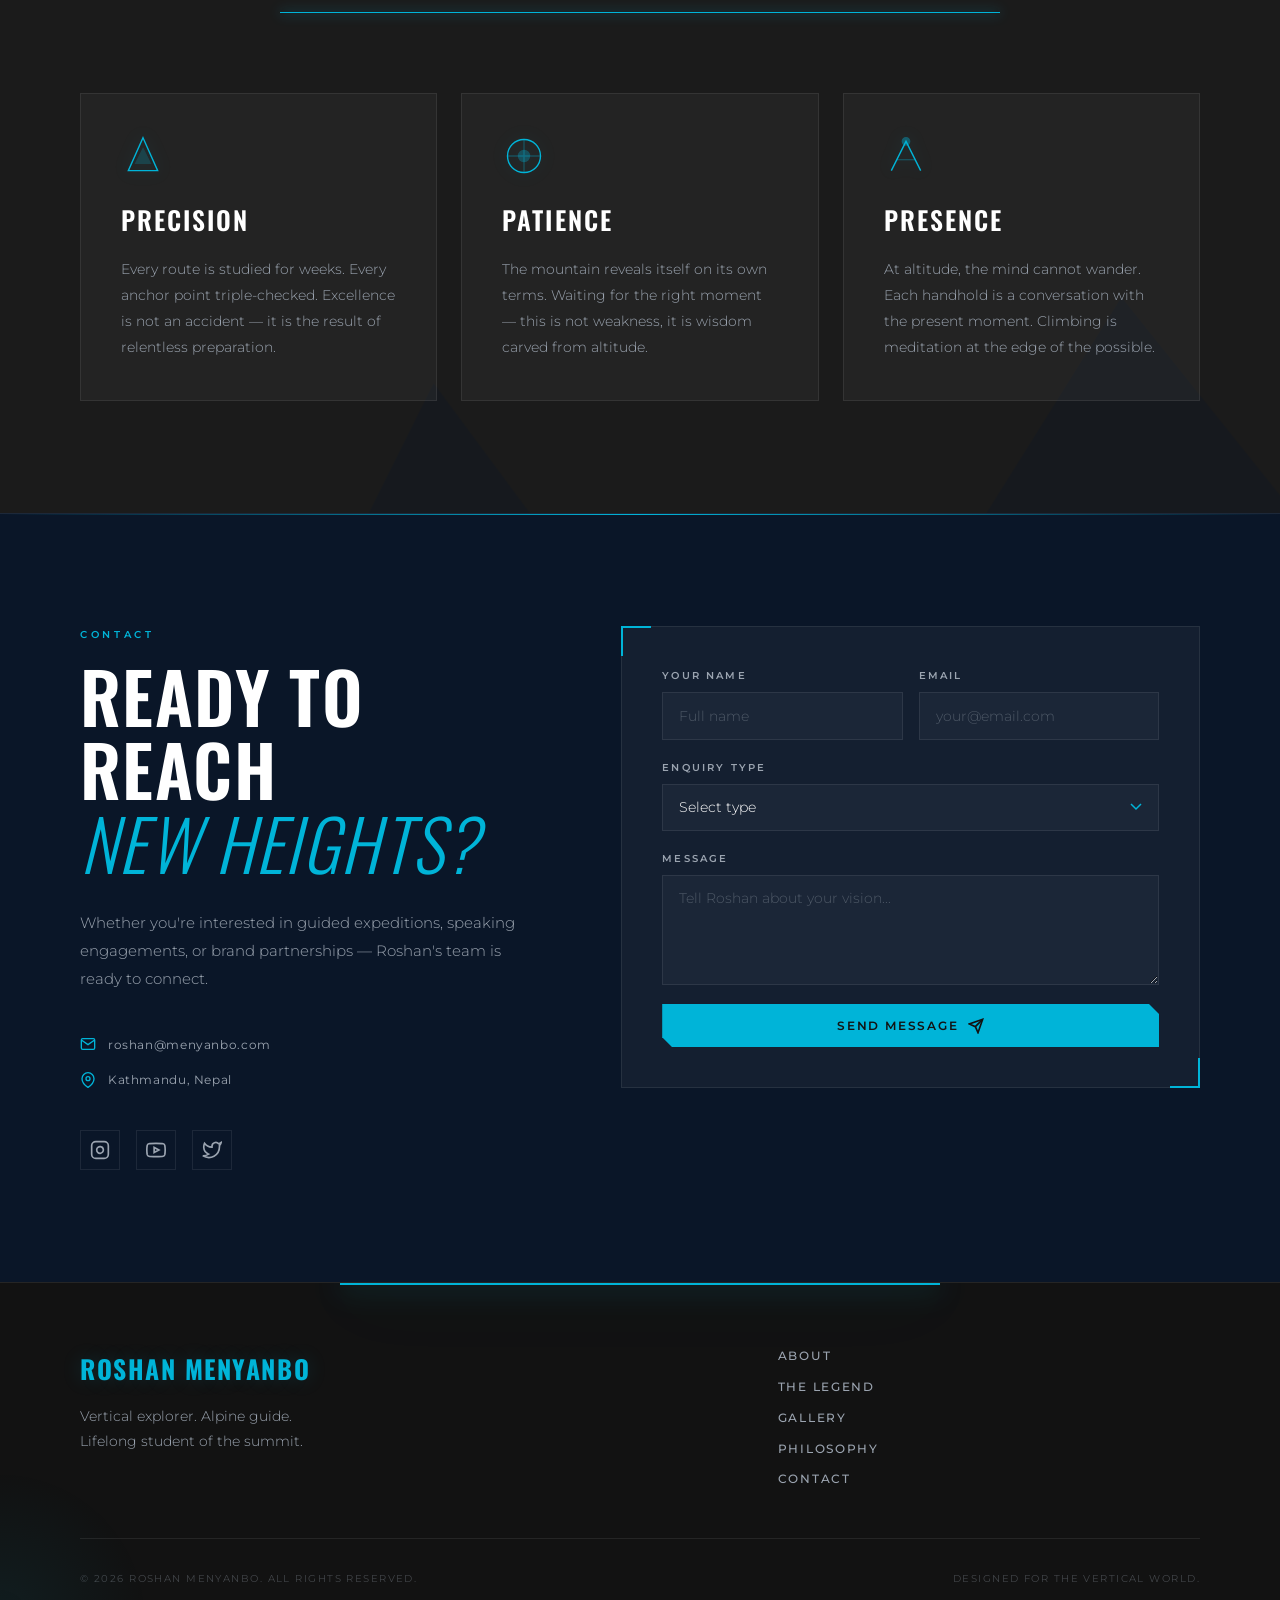
==== commit 62fb11f1: "Remove unnecessary blank lines in index.html" ====
--- a/index.html
+++ b/index.html
@@ -90,7 +90,6 @@
           <span class="stat-block__label">Years Active</span>
         </div>
       </div>
-
       <div class="hero__ctas reveal-up" style="--delay:0.4s">
         <a href="#about" class="btn btn--primary">
           <span>Explore Journey</span>
@@ -105,7 +104,6 @@
       <span>Scroll to ascend</span>
     </div>
   </section>
-
   <!-- ========== ABOUT ========== -->
   <section class="about section" id="about">
     <div class="container">
@@ -157,7 +155,6 @@
       </div>
     </div>
   </section>
-
   <!-- ========== THE LEGEND ========== -->
   <section class="legend section" id="legend">
     <div class="legend__bg-accent"></div>
